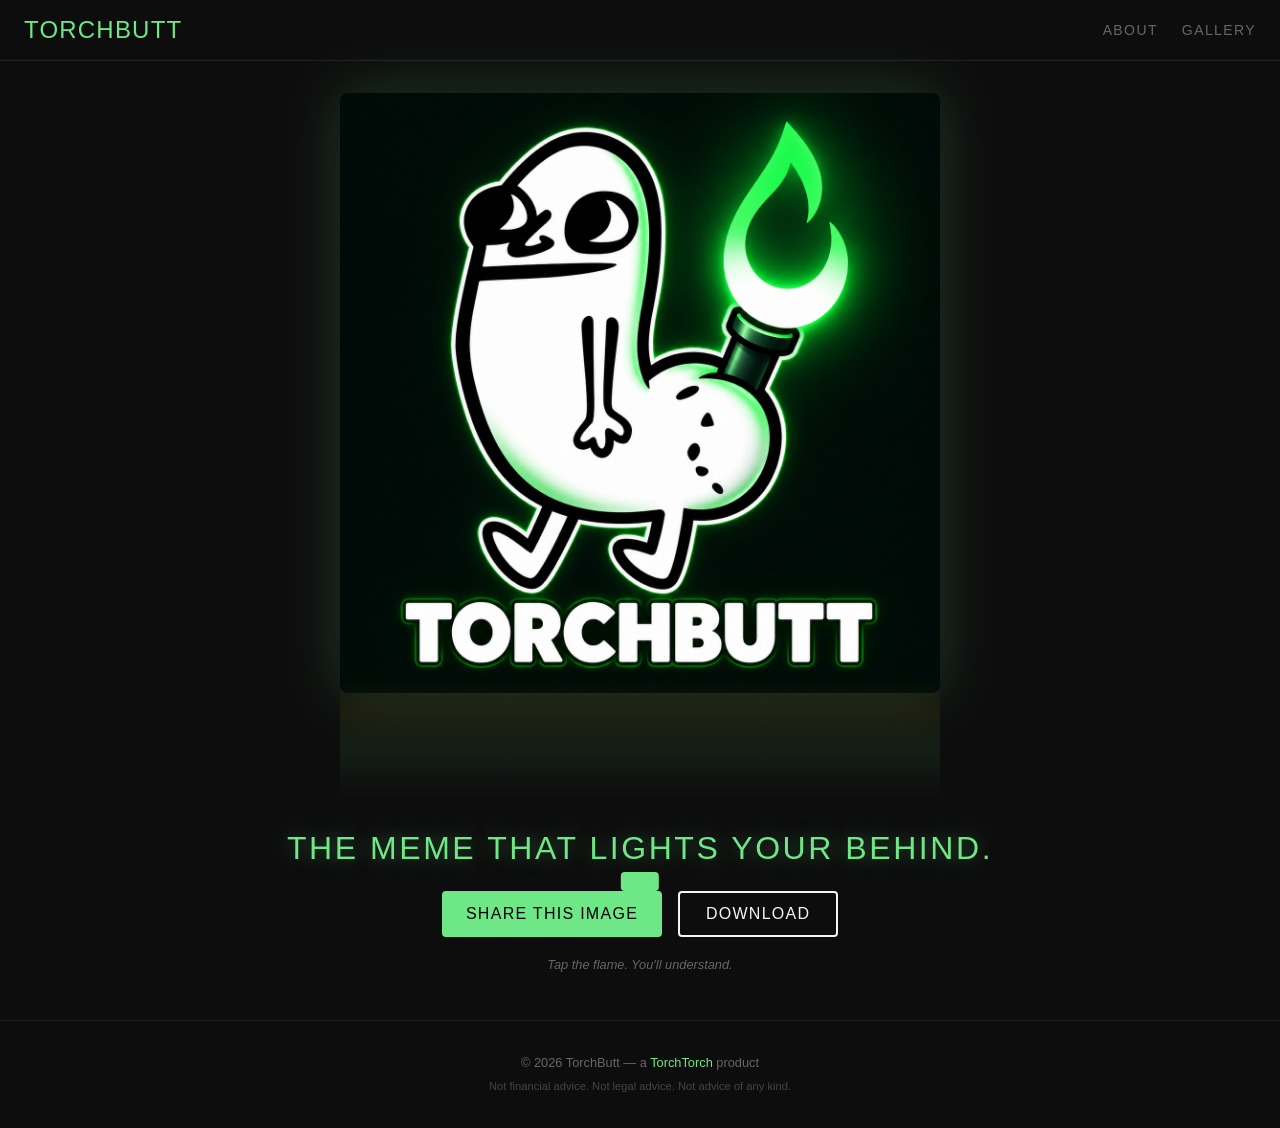
==== site/index.html @ 3a4acc44 "Initial TorchButt site — index, about, gallery, specs" ====
<!DOCTYPE html>
<html lang="en">
<head>
  <meta charset="UTF-8">
  <meta name="viewport" content="width=device-width, initial-scale=1.0">
  <title>TorchButt — The Meme That Lights Your Behind</title>
  <meta name="description" content="TorchButt. A butt with a torch. Emerald flame. That's it. That's the meme.">
  <meta property="og:title" content="TorchButt">
  <meta property="og:description" content="A butt with a torch. Emerald flame. That's it. That's the meme.">
  <meta property="og:image" content="assets/torchbutt.png">
  <meta property="og:type" content="website">
  <meta name="twitter:card" content="summary_large_image">
  <meta name="twitter:title" content="TorchButt">
  <meta name="twitter:description" content="A butt with a torch. Emerald flame. That's the meme.">
  <meta name="twitter:image" content="assets/torchbutt.png">
  <link rel="stylesheet" href="css/styles.css">
</head>
<body>

  <nav>
    <span class="nav-logo">TORCHBUTT</span>
    <div class="nav-links">
      <a href="about.html">About</a>
      <a href="gallery.html">Gallery</a>
    </div>
  </nav>

  <main>
    <div class="hero">
      <img
        src="assets/torchbutt.png"
        alt="TorchButt — the meme that lights your behind"
        id="torchbutt-char"
        onerror="this.style.display='none'; this.nextElementSibling.style.display='flex'"
      >
      <div class="char-fallback" style="display:none">🔥</div>
    </div>

    <div class="flame-overlay"></div>

    <p class="tagline">THE MEME THAT LIGHTS YOUR BEHIND.</p>

    <div class="cta-group">
      <button class="btn btn-primary" id="share-btn">
        <span class="btn-text">SHARE THIS IMAGE</span>
        <span class="btn-success" style="display:none">COPIED!</span>
      </button>
      <a href="assets/torchbutt.png" download="torchbutt.png" class="btn btn-secondary">
        DOWNLOAD
      </a>
    </div>

    <p class="subtext">Tap the flame. You'll understand.</p>
  </main>

  <footer>
    <p>© 2026 TorchButt — a <a href="https://libertytorch.online" target="_blank" rel="noopener">TorchTorch</a> product</p>
    <p class="footer-sub">Not financial advice. Not legal advice. Not advice of any kind.</p>
  </footer>

  <div class="toast" id="toast"></div>

  <script src="js/app.js"></script>
</body>
</html>
---- site/css/styles.css ----
/* ─── Reset & Base ─── */
*, *::before, *::after {
  box-sizing: border-box;
  margin: 0;
  padding: 0;
}

:root {
  --bg: #0D0D0D;
  --flame: #6EE786;
  --flame-core: #F5D300;
  --accent: #FF4D4D;
  --text: #F5F5F5;
  --muted: #666666;
}

html {
  scroll-behavior: smooth;
}

body {
  background: var(--bg);
  color: var(--text);
  font-family: Arial, Helvetica, sans-serif;
  min-height: 100vh;
  display: flex;
  flex-direction: column;
  overflow-x: hidden;
}

/* ─── Nav ─── */
nav {
  display: flex;
  justify-content: space-between;
  align-items: center;
  padding: 1rem 1.5rem;
  border-bottom: 1px solid #222;
}

.nav-logo {
  font-family: 'Impact', 'Arial Black', sans-serif;
  font-size: 1.5rem;
  color: var(--flame);
  letter-spacing: 0.05em;
  cursor: default;
  user-select: none;
}

.nav-links {
  display: flex;
  gap: 1.5rem;
}

.nav-links a {
  color: var(--muted);
  text-decoration: none;
  font-size: 0.875rem;
  text-transform: uppercase;
  letter-spacing: 0.1em;
  transition: color 0.2s;
}

.nav-links a:hover,
.nav-links a.active {
  color: var(--flame);
}

/* ─── Main ─── */
main {
  flex: 1;
  display: flex;
  flex-direction: column;
  align-items: center;
  padding: 2rem 1rem 3rem;
  text-align: center;
  position: relative;
}

/* ─── Hero Character ─── */
.hero {
  position: relative;
  width: 100%;
  max-width: 600px;
  margin-bottom: 2rem;
}

#torchbutt-char {
  width: 100%;
  height: auto;
  display: block;
  border-radius: 8px;
  transition: transform 0.2s ease;
  cursor: default;
  /* subtle drop shadow to lift off bg */
  filter: drop-shadow(0 0 30px rgba(110, 231, 134, 0.2));
}

#torchbutt-char:hover {
  transform: scale(1.02);
}

.char-fallback {
  width: 100%;
  height: 400px;
  background: #1a1a1a;
  border-radius: 8px;
  display: flex;
  align-items: center;
  justify-content: center;
  font-size: 6rem;
}

/* ─── Flame Overlay Effect ─── */
.flame-overlay {
  position: relative;
  margin-top: -3rem;
  margin-bottom: 2rem;
  width: 100%;
  max-width: 600px;
  height: 120px;
  background: linear-gradient(
    to top,
    transparent 0%,
    rgba(110, 231, 134, 0.08) 40%,
    rgba(245, 211, 0, 0.06) 70%,
    transparent 100%
  );
  pointer-events: none;
  animation: flameFlicker 2s ease-in-out infinite alternate;
  border-radius: 0 0 8px 8px;
}

@keyframes flameFlicker {
  0%   { opacity: 0.6; transform: scaleY(1); }
  33%  { opacity: 0.9; transform: scaleY(1.05); }
  66%  { opacity: 0.7; transform: scaleY(0.97); }
  100% { opacity: 1;   transform: scaleY(1.03); }
}

/* ─── Tagline ─── */
.tagline {
  font-family: 'Impact', 'Arial Black', sans-serif;
  font-size: clamp(1.25rem, 4vw, 2rem);
  color: var(--flame);
  text-transform: uppercase;
  letter-spacing: 0.08em;
  margin-bottom: 1.5rem;
  text-shadow: 0 0 20px rgba(110, 231, 134, 0.4);
  line-height: 1.2;
}

/* ─── CTA Buttons ─── */
.cta-group {
  display: flex;
  gap: 1rem;
  flex-wrap: wrap;
  justify-content: center;
  margin-bottom: 1rem;
}

.btn {
  display: inline-flex;
  align-items: center;
  justify-content: center;
  padding: 0.75rem 1.5rem;
  font-family: 'Impact', 'Arial Black', sans-serif;
  font-size: 1rem;
  letter-spacing: 0.08em;
  text-transform: uppercase;
  border: none;
  border-radius: 4px;
  cursor: pointer;
  transition: background 0.2s, transform 0.1s, color 0.2s;
  text-decoration: none;
  min-width: 160px;
}

.btn:active {
  transform: scale(0.97);
}

.btn-primary {
  background: var(--flame);
  color: #000;
}

.btn-primary:hover {
  background: #8CF09D;
}

.btn-secondary {
  background: transparent;
  color: var(--text);
  border: 2px solid var(--text);
}

.btn-secondary:hover {
  background: var(--text);
  color: var(--bg);
}

.btn-success {
  color: #000;
}

/* ─── Subtext ─── */
.subtext {
  font-size: 0.8rem;
  color: var(--muted);
  font-style: italic;
  margin-top: 0.25rem;
}

/* ─── Toast ─── */
.toast {
  position: fixed;
  bottom: 2rem;
  left: 50%;
  transform: translateX(-50%) translateY(120%);
  background: var(--flame);
  color: #000;
  padding: 0.6rem 1.2rem;
  border-radius: 4px;
  font-family: 'Impact', 'Arial Black', sans-serif;
  font-size: 0.875rem;
  letter-spacing: 0.08em;
  transition: transform 0.3s ease;
  z-index: 100;
  pointer-events: none;
}

.toast.show {
  transform: translateX(-50%) translateY(0);
}

/* ─── Gallery Grid ─── */
.gallery-grid {
  display: grid;
  grid-template-columns: repeat(auto-fill, minmax(280px, 1fr));
  gap: 1rem;
  width: 100%;
  max-width: 900px;
  margin: 2rem 0;
}

.gallery-item {
  background: #1a1a1a;
  border-radius: 8px;
  overflow: hidden;
  aspect-ratio: 1;
  display: flex;
  align-items: center;
  justify-content: center;
  color: var(--muted);
  font-size: 0.9rem;
  border: 1px solid #2a2a2a;
}

.gallery-item img {
  width: 100%;
  height: 100%;
  object-fit: cover;
  display: block;
}

/* ─── About Page ─── */
.about-content {
  max-width: 600px;
  margin: 0 auto;
  padding: 2rem 1rem;
  text-align: left;
}

.about-content h1 {
  font-family: 'Impact', 'Arial Black', sans-serif;
  font-size: 2.5rem;
  color: var(--flame);
  text-transform: uppercase;
  letter-spacing: 0.05em;
  margin-bottom: 1.5rem;
  text-align: center;
}

.about-content h2 {
  font-family: 'Impact', 'Arial Black', sans-serif;
  font-size: 1.25rem;
  color: var(--text);
  text-transform: uppercase;
  letter-spacing: 0.05em;
  margin: 2rem 0 0.75rem;
}

.about-content p {
  color: #ccc;
  line-height: 1.7;
  margin-bottom: 1rem;
  font-size: 0.95rem;
}

.about-content .big-flame {
  font-size: 4rem;
  text-align: center;
  margin: 2rem 0;
}

/* ─── Footer ─── */
footer {
  text-align: center;
  padding: 2rem 1rem;
  border-top: 1px solid #1a1a1a;
  color: var(--muted);
  font-size: 0.8rem;
  line-height: 1.6;
}

footer a {
  color: var(--flame);
  text-decoration: none;
}

footer a:hover {
  text-decoration: underline;
}

.footer-sub {
  font-size: 0.7rem;
  color: #444;
  margin-top: 0.25rem;
}

/* ─── Responsive ─── */
@media (max-width: 480px) {
  nav {
    padding: 0.75rem 1rem;
  }

  .nav-logo {
    font-size: 1.2rem;
  }

  .tagline {
    font-size: 1.25rem;
  }

  .btn {
    font-size: 0.875rem;
    min-width: 140px;
    padding: 0.6rem 1rem;
  }
}
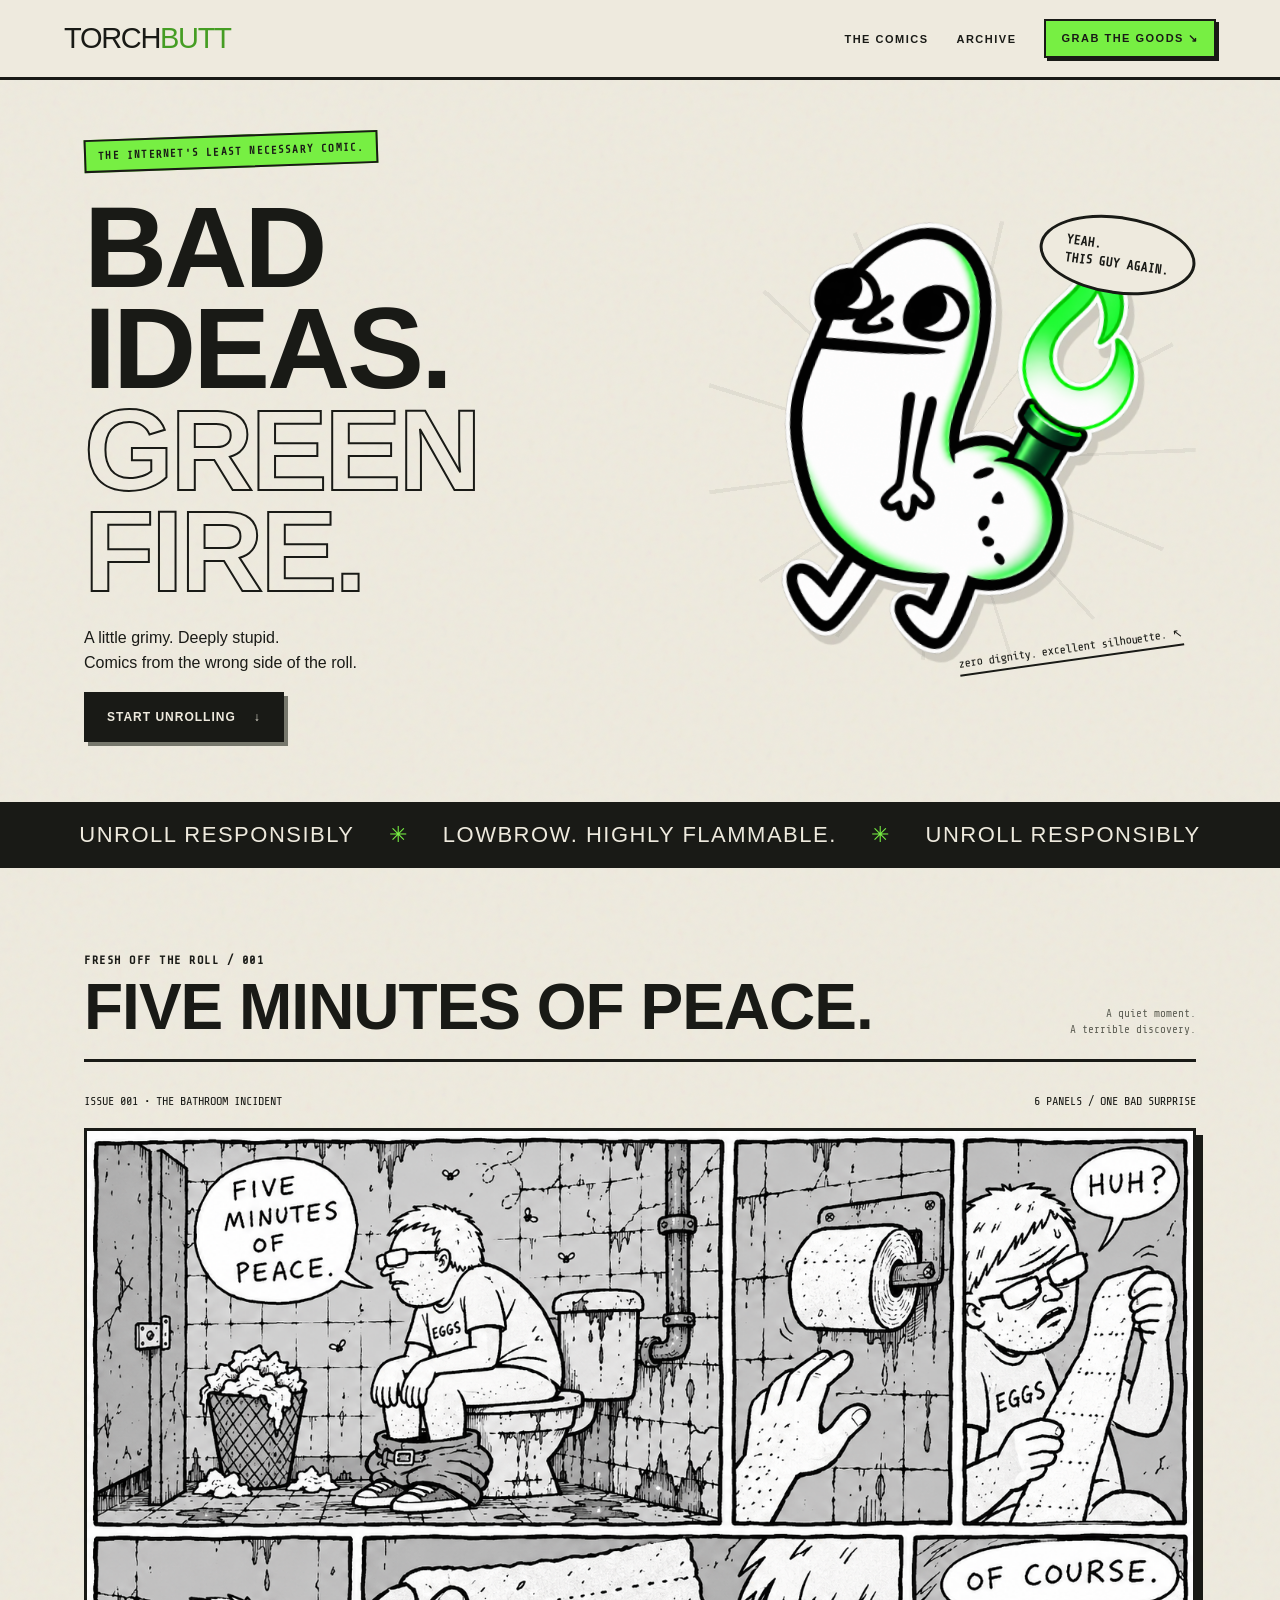
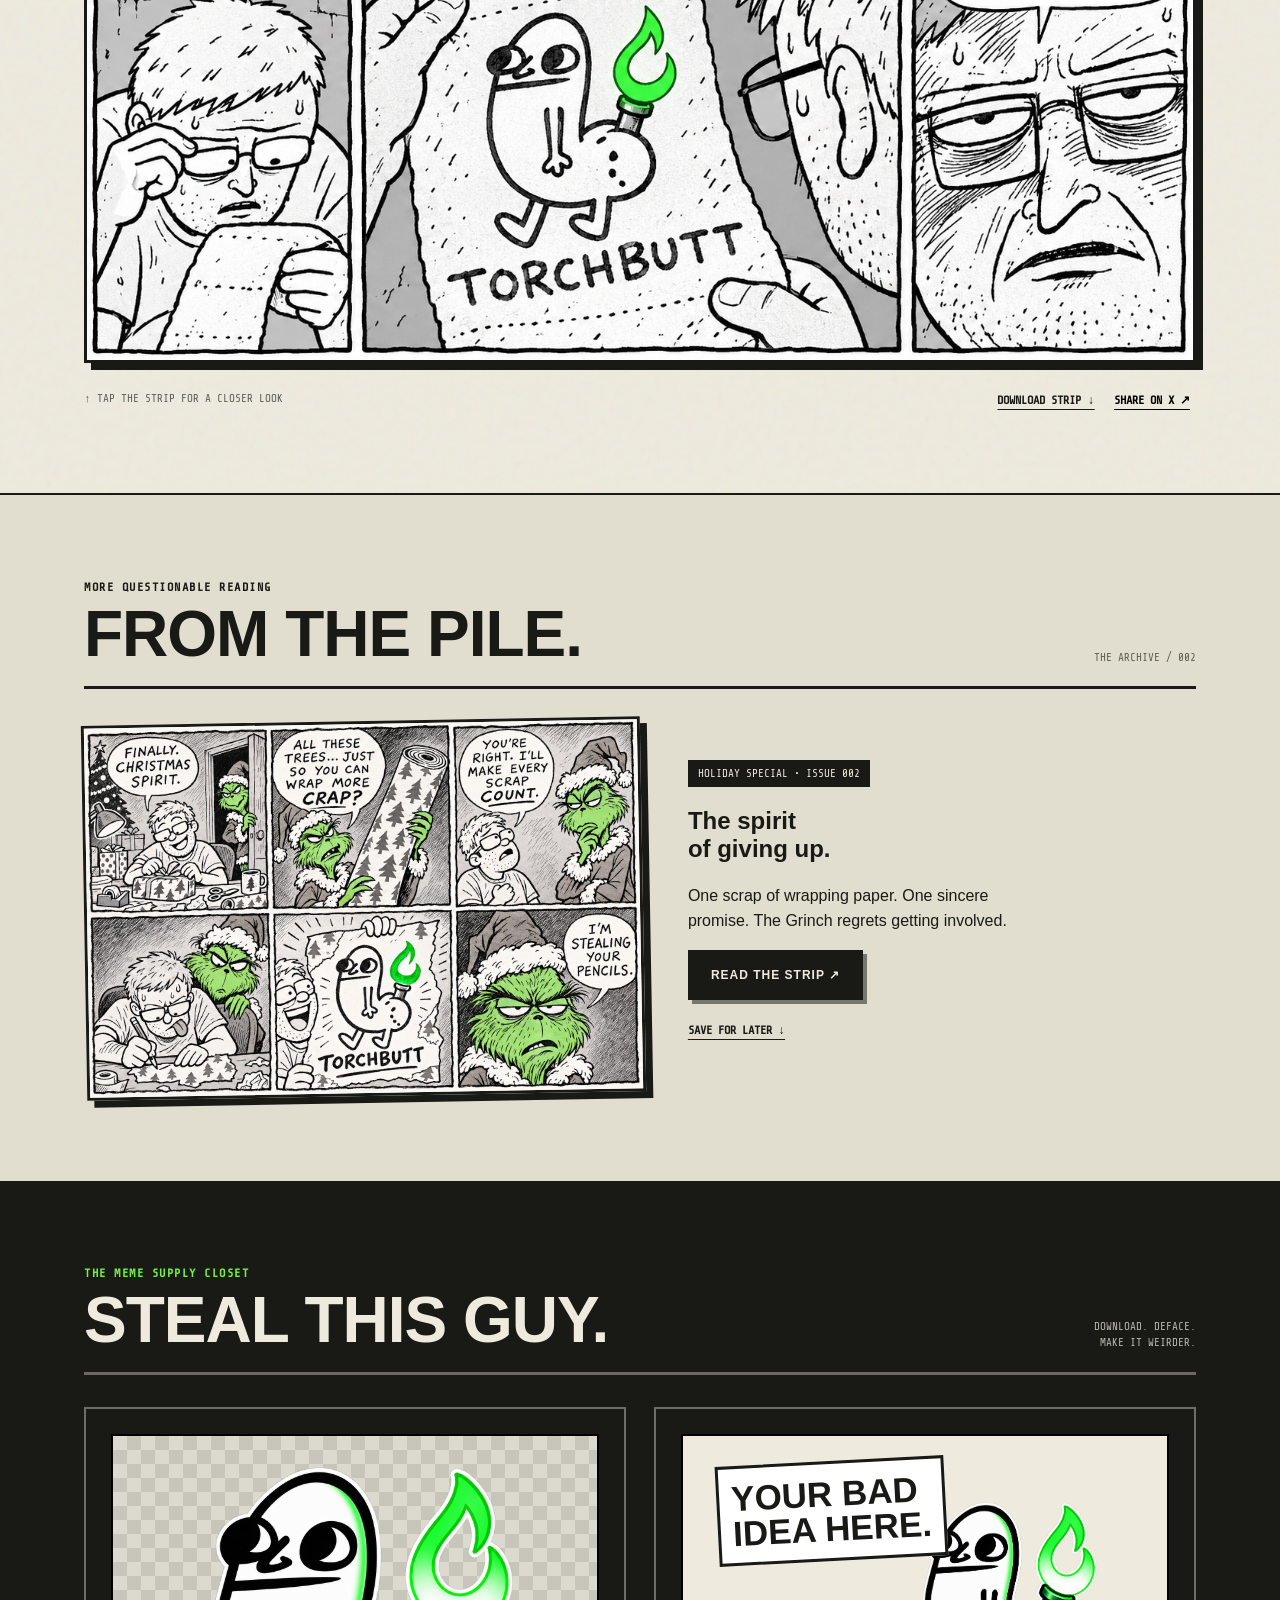
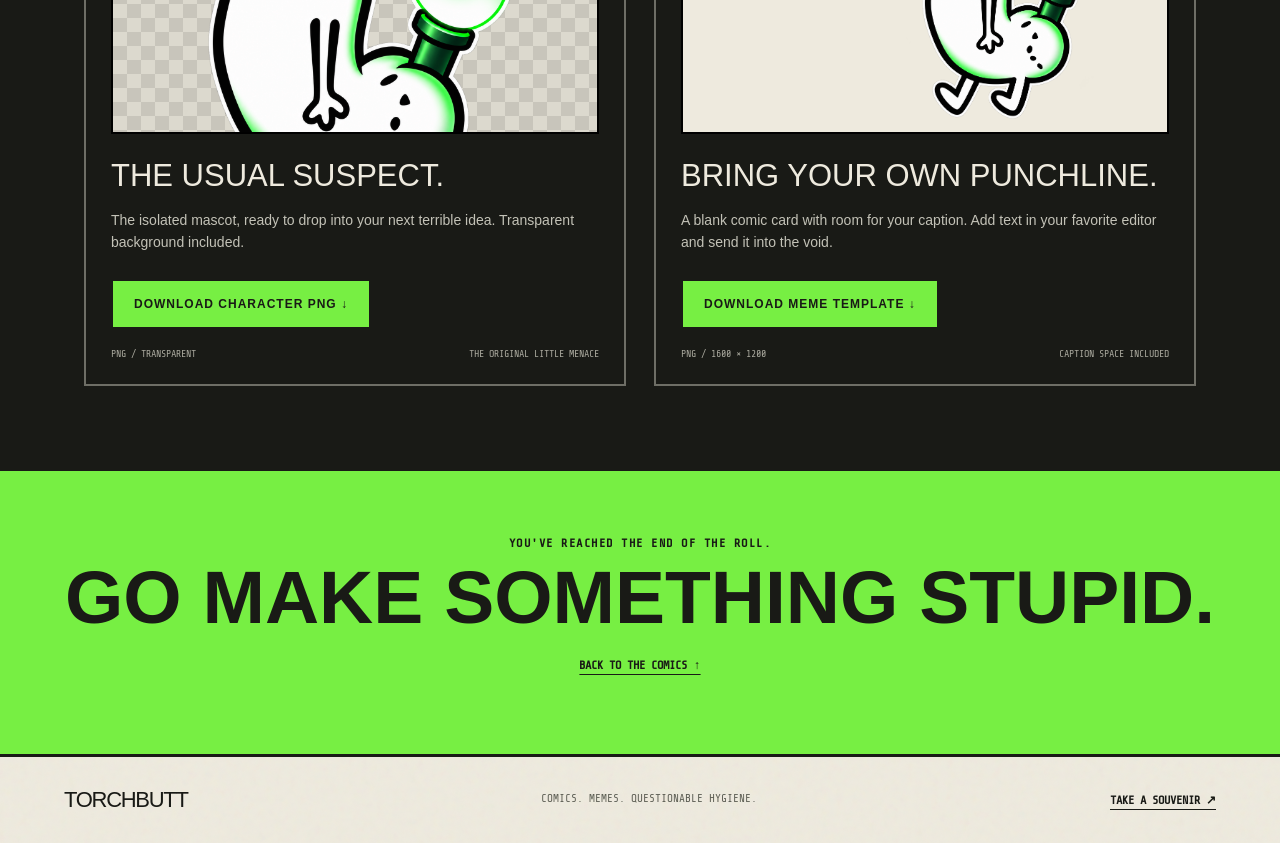
==== commit 57ca4365: "Redesign: full comic site — paper aesthetic, hero, comics, downloads, modal reader" ====
--- a/site/index.html
+++ b/site/index.html
@@ -3,62 +3,171 @@
 <head>
   <meta charset="UTF-8">
   <meta name="viewport" content="width=device-width, initial-scale=1.0">
-  <title>TorchButt — The Meme That Lights Your Behind</title>
-  <meta name="description" content="TorchButt. A butt with a torch. Emerald flame. That's it. That's the meme.">
-  <meta property="og:title" content="TorchButt">
-  <meta property="og:description" content="A butt with a torch. Emerald flame. That's it. That's the meme.">
+  <title>Torchbutt — Unrolled</title>
+  <meta name="description" content="Torchbutt. Comics from the wrong side of the roll. Read the strips and grab the mascot to make your own memes.">
+  <meta property="og:title" content="Torchbutt — Unrolled">
+  <meta property="og:description" content="Comics from the wrong side of the roll. Bad ideas. Green fire.">
   <meta property="og:image" content="assets/torchbutt.png">
   <meta property="og:type" content="website">
   <meta name="twitter:card" content="summary_large_image">
-  <meta name="twitter:title" content="TorchButt">
-  <meta name="twitter:description" content="A butt with a torch. Emerald flame. That's the meme.">
+  <meta name="twitter:title" content="Torchbutt">
+  <meta name="twitter:description" content="Comics from the wrong side of the roll.">
   <meta name="twitter:image" content="assets/torchbutt.png">
+  <link rel="icon" href="assets/torchbutt.png">
   <link rel="stylesheet" href="css/styles.css">
 </head>
 <body>
 
-  <nav>
-    <span class="nav-logo">TORCHBUTT</span>
-    <div class="nav-links">
-      <a href="about.html">About</a>
-      <a href="gallery.html">Gallery</a>
-    </div>
-  </nav>
+  <!-- ─── Header ─── -->
+  <header>
+    <a class="logo" href="#">TORCH<span>BUTT</span></a>
+    <nav aria-label="Main navigation">
+      <a href="#latest">THE COMICS</a>
+      <a href="#archive">ARCHIVE</a>
+      <a href="#downloads">GRAB THE GOODS ↘</a>
+    </nav>
+  </header>
 
   <main>
-    <div class="hero">
-      <img
-        src="assets/torchbutt.png"
-        alt="TorchButt — the meme that lights your behind"
-        id="torchbutt-char"
-        onerror="this.style.display='none'; this.nextElementSibling.style.display='flex'"
-      >
-      <div class="char-fallback" style="display:none">🔥</div>
+
+    <!-- ─── Hero ─── -->
+    <div class="wrap hero">
+      <div class="hero-copy">
+        <span class="edition">THE INTERNET'S LEAST NECESSARY COMIC.</span>
+        <h1>BAD IDEAS.<br><span>GREEN FIRE.</span></h1>
+        <p class="intro">A little grimy. Deeply stupid.<br>Comics from the wrong side of the roll.</p>
+        <a class="btn" href="#latest">START UNROLLING <span>↓</span></a>
+      </div>
+      <div class="hero-art">
+        <span class="bubble">YEAH.<br>THIS GUY AGAIN.</span>
+        <img src="assets/torchbutt.png" alt="Torchbutt, a goofy cartoon mascot with a green flame on his backside">
+        <span class="scribble">zero dignity. excellent silhouette. ↖</span>
+      </div>
     </div>
 
-    <div class="flame-overlay"></div>
-
-    <p class="tagline">THE MEME THAT LIGHTS YOUR BEHIND.</p>
-
-    <div class="cta-group">
-      <button class="btn btn-primary" id="share-btn">
-        <span class="btn-text">SHARE THIS IMAGE</span>
-        <span class="btn-success" style="display:none">COPIED!</span>
-      </button>
-      <a href="assets/torchbutt.png" download="torchbutt.png" class="btn btn-secondary">
-        DOWNLOAD
-      </a>
+    <!-- ─── Ticker ─── -->
+    <div class="ticker" aria-hidden="true">
+      UNROLL RESPONSIBLY <span>✳</span> LOWBROW. HIGHLY FLAMMABLE. <span>✳</span> UNROLL RESPONSIBLY
     </div>
 
-    <p class="subtext">Tap the flame. You'll understand.</p>
+    <!-- ─── Latest Comic ─── -->
+    <section id="latest" class="wrap section">
+      <div class="section-top">
+        <div>
+          <span class="eyebrow">FRESH OFF THE ROLL / 001</span>
+          <h2>Five minutes of peace.</h2>
+        </div>
+        <span class="note">A quiet moment.<br>A terrible discovery.</span>
+      </div>
+      <div class="issue-meta">
+        <span>ISSUE 001 • THE BATHROOM INCIDENT</span>
+        <span>6 PANELS / ONE BAD SURPRISE</span>
+      </div>
+      <button class="comic" data-comic="assets/issue-01.png" aria-label="Open Five minutes of peace comic in full view">
+        <img src="assets/issue-01.png" alt="Six panel comic: a man in a grimy bathroom pulls toilet paper and finds Torchbutt printed on it. He responds: Of course.">
+      </button>
+      <div class="issue-actions">
+        <span class="note">↑ TAP THE STRIP FOR A CLOSER LOOK</span>
+        <div>
+          <a class="text-link" href="assets/issue-01.png" download="torchbutt-issue-001.png">DOWNLOAD STRIP ↓</a>
+          &nbsp;
+          <button class="text-link" id="share" style="border:0;background:none;cursor:pointer">SHARE ON X ↗</button>
+        </div>
+      </div>
+    </section>
+
+    <!-- ─── Archive ─── -->
+    <section class="archive" id="archive">
+      <div class="wrap section">
+        <div class="section-top">
+          <div>
+            <span class="eyebrow">MORE QUESTIONABLE READING</span>
+            <h2>From the pile.</h2>
+          </div>
+          <span class="note">THE ARCHIVE / 002</span>
+        </div>
+        <div class="archive-row">
+          <button class="comic" data-comic="assets/issue-02.png" aria-label="Open The scrap-paper Christmas comic">
+            <img src="assets/issue-02.png" loading="lazy" alt="The Grinch questions wasted wrapping paper. A cartoonist recycles a scrap into a Torchbutt drawing. The Grinch threatens to steal his pencils.">
+          </button>
+          <div class="archive-copy">
+            <span class="tag">HOLIDAY SPECIAL • ISSUE 002</span>
+            <h2>The spirit<br>of giving up.</h2>
+            <p>One scrap of wrapping paper. One sincere promise. The Grinch regrets getting involved.</p>
+            <button class="btn" data-comic="assets/issue-02.png">READ THE STRIP ↗</button>
+            <p><a class="text-link" href="assets/issue-02.png" download="torchbutt-issue-002.png">SAVE FOR LATER ↓</a></p>
+          </div>
+        </div>
+      </div>
+    </section>
+
+    <!-- ─── Downloads ─── -->
+    <section id="downloads" class="downloads">
+      <div class="wrap section">
+        <div class="section-top">
+          <div>
+            <span class="eyebrow">THE MEME SUPPLY CLOSET</span>
+            <h2>Steal this guy.</h2>
+          </div>
+          <span class="note" style="color:#b8b7ad">DOWNLOAD. DEFACE.<br>MAKE IT WEIRDER.</span>
+        </div>
+        <div class="download-grid">
+          <article class="download-card">
+            <div class="asset-preview">
+              <img src="assets/torchbutt.png" loading="lazy" alt="Isolated Torchbutt mascot on a transparency checkerboard">
+            </div>
+            <h3>The usual suspect.</h3>
+            <p>The isolated mascot, ready to drop into your next terrible idea. Transparent background included.</p>
+            <a class="btn green" href="assets/torchbutt.png" download="torchbutt-transparent.png">DOWNLOAD CHARACTER PNG ↓</a>
+            <div class="asset-info">
+              <span>PNG / TRANSPARENT</span>
+              <span>THE ORIGINAL LITTLE MENACE</span>
+            </div>
+          </article>
+          <article class="download-card">
+            <div class="asset-preview template-preview">
+              <b>YOUR BAD<br>IDEA HERE.</b>
+              <img src="assets/torchbutt.png" loading="lazy" alt="Blank meme template with Torchbutt and space for a caption">
+            </div>
+            <h3>Bring your own punchline.</h3>
+            <p>A blank comic card with room for your caption. Add text in your favorite editor and send it into the void.</p>
+            <a class="btn green" href="#" id="template-download" download="torchbutt-meme-template.png">DOWNLOAD MEME TEMPLATE ↓</a>
+            <div class="asset-info">
+              <span>PNG / 1600 × 1200</span>
+              <span>CAPTION SPACE INCLUDED</span>
+            </div>
+          </article>
+        </div>
+      </div>
+    </section>
+
+    <!-- ─── Endcap ─── -->
+    <div class="endcap">
+      <span class="eyebrow">YOU'VE REACHED THE END OF THE ROLL.</span>
+      <h2>Go make something stupid.</h2>
+      <p><a class="text-link" href="#latest">BACK TO THE COMICS ↑</a></p>
+    </div>
+
   </main>
 
+  <!-- ─── Footer ─── -->
   <footer>
-    <p>© 2026 TorchButt — a <a href="https://libertytorch.online" target="_blank" rel="noopener">TorchTorch</a> product</p>
-    <p class="footer-sub">Not financial advice. Not legal advice. Not advice of any kind.</p>
+    <a class="logo" href="#">TORCHBUTT</a>
+    <span class="note">COMICS. MEMES. QUESTIONABLE HYGIENE.</span>
+    <a class="text-link" href="#downloads">TAKE A SOUVENIR ↗</a>
   </footer>
 
-  <div class="toast" id="toast"></div>
+  <!-- ─── Comic Reader Modal ─── -->
+  <dialog id="reader" class="modal">
+    <div class="modal-head">
+      <span>TORCHBUTT / FULL STRIP</span>
+      <button id="close" aria-label="Close comic reader">CLOSE ✕</button>
+    </div>
+    <img id="full-comic" alt="Full size Torchbutt comic">
+  </dialog>
+
+  <!-- ─── Toast ─── -->
+  <div role="status" id="toast"></div>
 
   <script src="js/app.js"></script>
 </body>
--- a/site/css/styles.css
+++ b/site/css/styles.css
@@ -1,350 +1,622 @@
-/* ─── Reset & Base ─── */
+/* ═══════════════════════════════════════════════════════
+   TorchButt — Unrolled
+   Comic site stylesheet
+   ═══════════════════════════════════════════════════════ */
+
+@import url('https://fonts.googleapis.com/css2?family=Share+Tech+Mono&display=swap');
+
+/* ─── Custom font (Zine) — replace with local .otf in production ─── */
+@font-face {
+  font-family: 'Zine';
+  src: url('assets/headline.otf') format('opentype');
+  font-display: swap;
+}
+
+/* ─── Variables ─── */
+:root {
+  --paper:  #eeeade;
+  --ink:    #191a16;
+  --green:  #77ef43;
+  --line:   2px solid var(--ink);
+}
+
+/* ─── Reset ─── */
 *, *::before, *::after {
   box-sizing: border-box;
-  margin: 0;
-  padding: 0;
-}
-
-:root {
-  --bg: #0D0D0D;
-  --flame: #6EE786;
-  --flame-core: #F5D300;
-  --accent: #FF4D4D;
-  --text: #F5F5F5;
-  --muted: #666666;
 }
 
 html {
   scroll-behavior: smooth;
+  scroll-padding-top: 85px;
 }
 
 body {
-  background: var(--bg);
-  color: var(--text);
+  margin: 0;
+  background: var(--paper);
+  color: var(--ink);
   font-family: Arial, Helvetica, sans-serif;
-  min-height: 100vh;
-  display: flex;
-  flex-direction: column;
-  overflow-x: hidden;
-}
-
-/* ─── Nav ─── */
+  /* subtle paper grain */
+  background-image: url("data:image/svg+xml,%3Csvg viewBox='0 0 180 180' xmlns='http://www.w3.org/2000/svg'%3E%3Cfilter id='n'%3E%3CfeTurbulence type='fractalNoise' baseFrequency='.9' numOctaves='3' stitchTiles='stitch'/%3E%3C/filter%3E%3Cpath fill='%23000' opacity='.055' filter='url(%23n)' d='M0 0h180v180H0z'/%3E%3C/svg%3E");
+}
+
+button, a { touch-action: manipulation; }
+a { color: inherit; }
+button { font: inherit; }
+
+a:focus-visible,
+button:focus-visible {
+  outline: 3px solid #399719;
+  outline-offset: 5px;
+}
+
+/* ─── Header ─── */
+header {
+  position: sticky;
+  top: 0;
+  z-index: 5;
+  background: var(--paper);
+  border-bottom: 3px solid var(--ink);
+  display: flex;
+  align-items: center;
+  justify-content: space-between;
+  padding: 19px 5%;
+  gap: 20px;
+}
+
+.logo {
+  font-family: 'Zine', Impact, 'Arial Black', sans-serif;
+  font-size: 29px;
+  text-decoration: none;
+  letter-spacing: -1.3px;
+}
+
+.logo span { color: #459d23; }
+
 nav {
   display: flex;
-  justify-content: space-between;
-  align-items: center;
-  padding: 1rem 1.5rem;
-  border-bottom: 1px solid #222;
-}
-
-.nav-logo {
-  font-family: 'Impact', 'Arial Black', sans-serif;
-  font-size: 1.5rem;
-  color: var(--flame);
-  letter-spacing: 0.05em;
-  cursor: default;
-  user-select: none;
-}
-
-.nav-links {
-  display: flex;
-  gap: 1.5rem;
-}
-
-.nav-links a {
-  color: var(--muted);
+  gap: 28px;
+  align-items: center;
+}
+
+nav a {
+  font-size: 11px;
+  font-weight: 900;
+  letter-spacing: 1.5px;
   text-decoration: none;
-  font-size: 0.875rem;
+}
+
+nav a:last-child {
+  background: var(--green);
+  border: var(--line);
+  padding: 11px 15px;
+  box-shadow: 3px 3px 0 var(--ink);
+}
+
+/* ─── Layout helpers ─── */
+.wrap {
+  max-width: 1240px;
+  margin: auto;
+  padding: 0 5%;
+}
+
+.eyebrow {
+  font-family: 'Share Tech Mono', 'Courier New', monospace;
   text-transform: uppercase;
-  letter-spacing: 0.1em;
-  transition: color 0.2s;
-}
-
-.nav-links a:hover,
-.nav-links a.active {
-  color: var(--flame);
-}
-
-/* ─── Main ─── */
-main {
-  flex: 1;
-  display: flex;
-  flex-direction: column;
-  align-items: center;
-  padding: 2rem 1rem 3rem;
-  text-align: center;
-  position: relative;
-}
-
-/* ─── Hero Character ─── */
+  font-size: 12px;
+  font-weight: bold;
+  letter-spacing: 1.5px;
+  display: block;
+}
+
+/* ─── Hero ─── */
 .hero {
-  position: relative;
-  width: 100%;
-  max-width: 600px;
-  margin-bottom: 2rem;
-}
-
-#torchbutt-char {
-  width: 100%;
-  height: auto;
+  display: grid;
+  grid-template-columns: 1.2fr 1fr;
+  align-items: center;
+  min-height: 620px;
+  padding-top: 55px;
+  padding-bottom: 60px;
+  gap: 25px;
+}
+
+.hero-copy .edition {
+  display: inline-block;
+  border: var(--line);
+  padding: 8px 12px;
+  transform: rotate(-2deg);
+  font-size: 11px;
+  letter-spacing: 1.2px;
+  background: var(--green);
+  font-family: 'Share Tech Mono', monospace;
+  font-weight: bold;
+}
+
+h1 {
+  font-family: 'Zine', Impact, 'Arial Black', sans-serif;
+  text-transform: uppercase;
+  font-size: clamp(70px, 9vw, 124px);
+  line-height: 0.88;
+  letter-spacing: -3px;
+  margin: 29px 0 22px;
+  font-weight: 900;
+}
+
+h1 span {
   display: block;
-  border-radius: 8px;
-  transition: transform 0.2s ease;
-  cursor: default;
-  /* subtle drop shadow to lift off bg */
-  filter: drop-shadow(0 0 30px rgba(110, 231, 134, 0.2));
-}
-
-#torchbutt-char:hover {
-  transform: scale(1.02);
-}
-
-.char-fallback {
-  width: 100%;
-  height: 400px;
-  background: #1a1a1a;
-  border-radius: 8px;
-  display: flex;
-  align-items: center;
-  justify-content: center;
-  font-size: 6rem;
-}
-
-/* ─── Flame Overlay Effect ─── */
-.flame-overlay {
-  position: relative;
-  margin-top: -3rem;
-  margin-bottom: 2rem;
-  width: 100%;
-  max-width: 600px;
-  height: 120px;
-  background: linear-gradient(
-    to top,
-    transparent 0%,
-    rgba(110, 231, 134, 0.08) 40%,
-    rgba(245, 211, 0, 0.06) 70%,
-    transparent 100%
-  );
-  pointer-events: none;
-  animation: flameFlicker 2s ease-in-out infinite alternate;
-  border-radius: 0 0 8px 8px;
-}
-
-@keyframes flameFlicker {
-  0%   { opacity: 0.6; transform: scaleY(1); }
-  33%  { opacity: 0.9; transform: scaleY(1.05); }
-  66%  { opacity: 0.7; transform: scaleY(0.97); }
-  100% { opacity: 1;   transform: scaleY(1.03); }
-}
-
-/* ─── Tagline ─── */
-.tagline {
-  font-family: 'Impact', 'Arial Black', sans-serif;
-  font-size: clamp(1.25rem, 4vw, 2rem);
-  color: var(--flame);
-  text-transform: uppercase;
-  letter-spacing: 0.08em;
-  margin-bottom: 1.5rem;
-  text-shadow: 0 0 20px rgba(110, 231, 134, 0.4);
-  line-height: 1.2;
-}
-
-/* ─── CTA Buttons ─── */
-.cta-group {
-  display: flex;
-  gap: 1rem;
-  flex-wrap: wrap;
-  justify-content: center;
-  margin-bottom: 1rem;
-}
-
+  -webkit-text-stroke: 2px var(--ink);
+  color: transparent;
+}
+
+.intro {
+  max-width: 360px;
+  font-size: 16px;
+  line-height: 1.6;
+}
+
+/* ─── Buttons ─── */
 .btn {
   display: inline-flex;
-  align-items: center;
   justify-content: center;
-  padding: 0.75rem 1.5rem;
-  font-family: 'Impact', 'Arial Black', sans-serif;
-  font-size: 1rem;
-  letter-spacing: 0.08em;
+  align-items: center;
+  gap: 18px;
+  background: var(--ink);
+  color: var(--paper);
+  border: var(--line);
+  padding: 16px 21px;
+  font-size: 12px;
+  font-weight: 900;
+  letter-spacing: 1px;
+  text-decoration: none;
+  cursor: pointer;
+  box-shadow: 4px 4px 0 #77786d;
+  transition: transform 0.15s, box-shadow 0.15s;
+  font-family: inherit;
+}
+
+.btn:hover {
+  transform: translate(-1px, -2px);
+  box-shadow: 5px 6px 0 #77786d;
+}
+
+.btn:active {
+  transform: translate(1px, 1px);
+  box-shadow: 3px 3px 0 #77786d;
+}
+
+.btn.green {
+  background: var(--green);
+  color: var(--ink);
+  box-shadow: 4px 4px 0 var(--ink);
+}
+
+.btn.green:hover {
+  box-shadow: 5px 6px 0 var(--ink);
+}
+
+/* ─── Hero Art ─── */
+.hero-art {
+  position: relative;
+  display: grid;
+  place-items: center;
+  min-height: 430px;
+  background: repeating-conic-gradient(
+    from 0deg at 50% 55%,
+    transparent 0deg 12deg,
+    rgba(25,26,22,0.06) 12deg 13deg,
+    transparent 13deg 25deg
+  );
+  border-radius: 50%;
+}
+
+.hero-art img {
+  width: 90%;
+  max-height: 455px;
+  object-fit: contain;
+  filter: drop-shadow(7px 8px 0 rgba(25,26,22,0.15));
+  transform: rotate(8deg);
+}
+
+.bubble {
+  position: absolute;
+  right: 0;
+  top: 0;
+  background: var(--paper);
+  border: 3px solid var(--ink);
+  border-radius: 50%;
+  padding: 18px 23px;
+  font-family: 'Share Tech Mono', monospace;
+  font-size: 13px;
+  font-weight: 900;
+  transform: rotate(8deg);
+  z-index: 1;
+  line-height: 1.4;
+}
+
+.scribble {
+  position: absolute;
+  bottom: 0;
+  right: 12px;
+  font-family: 'Share Tech Mono', monospace;
+  font-size: 12px;
+  transform: rotate(-8deg);
+  border-bottom: 2px solid var(--ink);
+  padding-bottom: 4px;
+  white-space: nowrap;
+}
+
+/* ─── Ticker ─── */
+.ticker {
+  background: var(--ink);
+  color: var(--paper);
+  border-top: 3px solid var(--ink);
+  border-bottom: 3px solid var(--ink);
+  padding: 17px 0;
+  overflow: hidden;
+  font-family: 'Zine', Impact, sans-serif;
+  font-size: 22px;
+  letter-spacing: 1.5px;
+  white-space: nowrap;
+  text-align: center;
+}
+
+.ticker span { color: var(--green); margin: 0 27px; }
+
+/* ─── Sections ─── */
+.section {
+  padding-top: 85px;
+  padding-bottom: 85px;
+}
+
+.section-top {
+  display: flex;
+  align-items: flex-end;
+  justify-content: space-between;
+  border-bottom: 3px solid var(--ink);
+  padding-bottom: 20px;
+  gap: 25px;
+  margin-bottom: 32px;
+}
+
+.section-top h2 {
+  font-family: 'Zine', Impact, 'Arial Black', sans-serif;
+  font-size: clamp(38px, 5vw, 64px);
+  letter-spacing: -1px;
+  margin: 8px 0 0;
   text-transform: uppercase;
-  border: none;
-  border-radius: 4px;
+  line-height: 1;
+}
+
+h3 { font-size: 22px; margin: 8px 0 15px; }
+
+.note {
+  font-family: 'Share Tech Mono', monospace;
+  font-size: 11px;
+  color: #5d5e54;
+  line-height: 1.5;
+  text-align: right;
+}
+
+/* ─── Comic strips ─── */
+.issue-meta {
+  display: flex;
+  justify-content: space-between;
+  gap: 15px;
+  font-family: 'Share Tech Mono', monospace;
+  font-size: 12px;
+  text-transform: uppercase;
+  margin: 20px 0;
+}
+
+.comic {
+  display: block;
+  width: 100%;
+  border: 3px solid var(--ink);
+  background: #fff;
+  cursor: zoom-in;
+  padding: 0;
+  box-shadow: 7px 7px 0 var(--ink);
+  border-radius: 0;
+}
+
+.comic img {
+  width: 100%;
+  display: block;
+}
+
+.issue-actions {
+  display: flex;
+  justify-content: space-between;
+  align-items: center;
+  margin-top: 27px;
+  gap: 20px;
+}
+
+.text-link {
+  font-family: 'Share Tech Mono', monospace;
+  font-size: 12px;
+  text-underline-offset: 5px;
+  font-weight: bold;
+  text-decoration: underline;
+}
+
+/* ─── Archive ─── */
+.archive {
+  border-top: var(--line);
+  background: #e1ddcf;
+}
+
+.archive-row {
+  display: grid;
+  grid-template-columns: 1.1fr 1fr;
+  gap: 45px;
+  align-items: center;
+}
+
+.archive-row .comic {
+  transform: rotate(-1deg);
+}
+
+.tag {
+  display: inline-block;
+  background: var(--ink);
+  color: var(--paper);
+  font-family: 'Share Tech Mono', monospace;
+  font-size: 11px;
+  padding: 7px 10px;
+}
+
+.archive-copy p { max-width: 350px; line-height: 1.6; }
+
+/* ─── Downloads ─── */
+.downloads {
+  background: var(--ink);
+  color: var(--paper);
+}
+
+.downloads .section-top { border-color: rgba(238,234,222,0.38); }
+
+.downloads .eyebrow { color: var(--green); }
+
+.download-grid {
+  display: grid;
+  grid-template-columns: 1fr 1fr;
+  gap: 28px;
+}
+
+.download-card {
+  border: 2px solid rgba(238,234,222,0.4);
+  padding: 25px;
+  display: flex;
+  flex-direction: column;
+}
+
+.asset-preview {
+  height: 300px;
+  display: grid;
+  place-items: center;
+  margin-bottom: 24px;
+  background-color: #dcd9ce;
+  background-image: conic-gradient(#c8c5bb 25%, transparent 0 50%, #c8c5bb 0 75%, transparent 0);
+  background-size: 28px 28px;
+  overflow: hidden;
+  border: 2px solid #000;
+}
+
+.asset-preview img {
+  height: 90%;
+  max-width: 90%;
+  object-fit: contain;
+}
+
+.template-preview {
+  background: var(--paper);
+  background-image: none;
+  position: relative;
+}
+
+.template-preview img {
+  position: absolute;
+  right: 10%;
+  bottom: 10px;
+  height: 76%;
+}
+
+.template-preview b {
+  position: absolute;
+  left: 7%;
+  top: 25px;
+  color: var(--ink);
+  font-family: 'Zine', Impact, sans-serif;
+  font-size: 35px;
+  line-height: 1;
+  transform: rotate(-3deg);
+  border: 3px solid var(--ink);
+  padding: 12px;
+  background: white;
+  max-width: 68%;
+  z-index: 1;
+}
+
+.download-card h3 {
+  font-family: 'Zine', Impact, 'Arial Black', sans-serif;
+  font-size: 31px;
+  text-transform: uppercase;
+  font-weight: 400;
+  margin-top: 0;
+}
+
+.download-card p {
+  color: #c3c2b7;
+  margin: 0 0 25px;
+  font-size: 14px;
+  line-height: 1.6;
+}
+
+.download-card .btn {
+  margin-top: auto;
+  align-self: start;
+}
+
+.asset-info {
+  display: flex;
+  justify-content: space-between;
+  font-family: 'Share Tech Mono', monospace;
+  font-size: 10px;
+  color: #aaa99e;
+  margin-top: 19px;
+}
+
+/* ─── Endcap ─── */
+.endcap {
+  padding: 65px 5%;
+  text-align: center;
+  border-bottom: 3px solid var(--ink);
+  background: var(--green);
+}
+
+.endcap .eyebrow {
+  display: block;
+  margin-bottom: 10px;
+}
+
+.endcap h2 {
+  font-family: 'Zine', Impact, 'Arial Black', sans-serif;
+  font-size: clamp(35px, 6vw, 75px);
+  text-transform: uppercase;
+  margin: 0 0 20px;
+  line-height: 1;
+}
+
+/* ─── Footer ─── */
+footer {
+  padding: 30px 5%;
+  display: flex;
+  justify-content: space-between;
+  align-items: center;
+  gap: 25px;
+}
+
+footer .logo { font-size: 22px; }
+
+footer .note {
+  color: #5d5e54;
+  text-align: center;
+}
+
+/* ─── Modal ─── */
+.modal {
+  border: 0;
+  padding: 0;
+  max-width: 96vw;
+  max-height: 95vh;
+  background: var(--paper);
+  border-radius: 0;
+}
+
+.modal::backdrop {
+  background: rgba(0,0,0,0.85);
+}
+
+.modal img {
+  display: block;
+  max-width: 94vw;
+  max-height: 83vh;
+  object-fit: contain;
+}
+
+.modal-head {
+  display: flex;
+  justify-content: space-between;
+  align-items: center;
+  padding: 12px;
+  font: 12px 'Share Tech Mono', monospace;
+  border-bottom: 2px solid var(--ink);
+}
+
+.modal-head button {
+  border: 2px solid var(--ink);
+  background: var(--paper);
+  padding: 8px;
   cursor: pointer;
-  transition: background 0.2s, transform 0.1s, color 0.2s;
-  text-decoration: none;
-  min-width: 160px;
-}
-
-.btn:active {
-  transform: scale(0.97);
-}
-
-.btn-primary {
-  background: var(--flame);
-  color: #000;
-}
-
-.btn-primary:hover {
-  background: #8CF09D;
-}
-
-.btn-secondary {
-  background: transparent;
-  color: var(--text);
-  border: 2px solid var(--text);
-}
-
-.btn-secondary:hover {
-  background: var(--text);
-  color: var(--bg);
-}
-
-.btn-success {
-  color: #000;
-}
-
-/* ─── Subtext ─── */
-.subtext {
-  font-size: 0.8rem;
-  color: var(--muted);
-  font-style: italic;
-  margin-top: 0.25rem;
+  font-family: 'Share Tech Mono', monospace;
+  font-size: 12px;
 }
 
 /* ─── Toast ─── */
-.toast {
+#toast {
   position: fixed;
-  bottom: 2rem;
+  bottom: 25px;
   left: 50%;
   transform: translateX(-50%) translateY(120%);
-  background: var(--flame);
-  color: #000;
-  padding: 0.6rem 1.2rem;
-  border-radius: 4px;
-  font-family: 'Impact', 'Arial Black', sans-serif;
-  font-size: 0.875rem;
-  letter-spacing: 0.08em;
-  transition: transform 0.3s ease;
-  z-index: 100;
-  pointer-events: none;
-}
-
-.toast.show {
+  background: var(--green);
+  border: 3px solid var(--ink);
+  padding: 15px 25px;
+  font: bold 13px 'Share Tech Mono', monospace;
+  box-shadow: 4px 4px 0 #000;
+  z-index: 20;
+  display: none;
+}
+
+#toast.show {
   transform: translateX(-50%) translateY(0);
 }
 
-/* ─── Gallery Grid ─── */
-.gallery-grid {
-  display: grid;
-  grid-template-columns: repeat(auto-fill, minmax(280px, 1fr));
-  gap: 1rem;
-  width: 100%;
-  max-width: 900px;
-  margin: 2rem 0;
-}
-
-.gallery-item {
-  background: #1a1a1a;
-  border-radius: 8px;
-  overflow: hidden;
-  aspect-ratio: 1;
-  display: flex;
-  align-items: center;
-  justify-content: center;
-  color: var(--muted);
-  font-size: 0.9rem;
-  border: 1px solid #2a2a2a;
-}
-
-.gallery-item img {
-  width: 100%;
-  height: 100%;
-  object-fit: cover;
-  display: block;
-}
-
-/* ─── About Page ─── */
-.about-content {
-  max-width: 600px;
-  margin: 0 auto;
-  padding: 2rem 1rem;
-  text-align: left;
-}
-
-.about-content h1 {
-  font-family: 'Impact', 'Arial Black', sans-serif;
-  font-size: 2.5rem;
-  color: var(--flame);
-  text-transform: uppercase;
-  letter-spacing: 0.05em;
-  margin-bottom: 1.5rem;
-  text-align: center;
-}
-
-.about-content h2 {
-  font-family: 'Impact', 'Arial Black', sans-serif;
-  font-size: 1.25rem;
-  color: var(--text);
-  text-transform: uppercase;
-  letter-spacing: 0.05em;
-  margin: 2rem 0 0.75rem;
-}
-
-.about-content p {
-  color: #ccc;
-  line-height: 1.7;
-  margin-bottom: 1rem;
-  font-size: 0.95rem;
-}
-
-.about-content .big-flame {
-  font-size: 4rem;
-  text-align: center;
-  margin: 2rem 0;
-}
-
-/* ─── Footer ─── */
-footer {
-  text-align: center;
-  padding: 2rem 1rem;
-  border-top: 1px solid #1a1a1a;
-  color: var(--muted);
-  font-size: 0.8rem;
-  line-height: 1.6;
-}
-
-footer a {
-  color: var(--flame);
-  text-decoration: none;
-}
-
-footer a:hover {
-  text-decoration: underline;
-}
-
-.footer-sub {
-  font-size: 0.7rem;
-  color: #444;
-  margin-top: 0.25rem;
-}
-
-/* ─── Responsive ─── */
-@media (max-width: 480px) {
-  nav {
-    padding: 0.75rem 1rem;
+/* ─── Mobile ─── */
+@media (max-width: 700px) {
+  header { padding: 15px 5%; }
+  .logo { font-size: 24px; }
+  nav { gap: 15px; }
+  nav a { font-size: 10px; letter-spacing: .3px; }
+  nav a:last-child { padding: 8px; }
+  nav a:nth-child(2) { display: none; }
+
+  .hero {
+    grid-template-columns: 1fr;
+    gap: 0;
+    padding-top: 40px;
+    min-height: 0;
   }
 
-  .nav-logo {
-    font-size: 1.2rem;
+  .hero h1 { font-size: 88px; }
+
+  .hero-art {
+    min-height: 330px;
+    margin-top: 25px;
   }
 
-  .tagline {
-    font-size: 1.25rem;
+  .hero-art img {
+    max-height: 330px;
+    width: 80%;
   }
 
-  .btn {
-    font-size: 0.875rem;
-    min-width: 140px;
-    padding: 0.6rem 1rem;
-  }
-}
+  .hero .intro { max-width: 100%; }
+
+  .bubble { right: 10px; }
+
+  .section { padding-top: 55px; padding-bottom: 55px; }
+
+  .section-top { align-items: flex-start; }
+  .section-top .note { max-width: 115px; }
+
+  .archive-row,
+  .download-grid { grid-template-columns: 1fr; gap: 30px; }
+
+  .archive-row .comic { transform: none; }
+
+  .issue-actions { flex-wrap: wrap; }
+
+  .asset-preview { height: 270px; }
+
+  .comic { box-shadow: 4px 4px 0 var(--ink); }
+
+  footer { flex-wrap: wrap; }
+
+  .ticker { font-size: 18px; }
+  .ticker span { margin: 0 12px; }
+}
+
+/* ─── Reduced motion ─── */
+@media (prefers-reduced-motion: reduce) {
+  html { scroll-behavior: auto; }
+  * { transition: none !important; }
+}
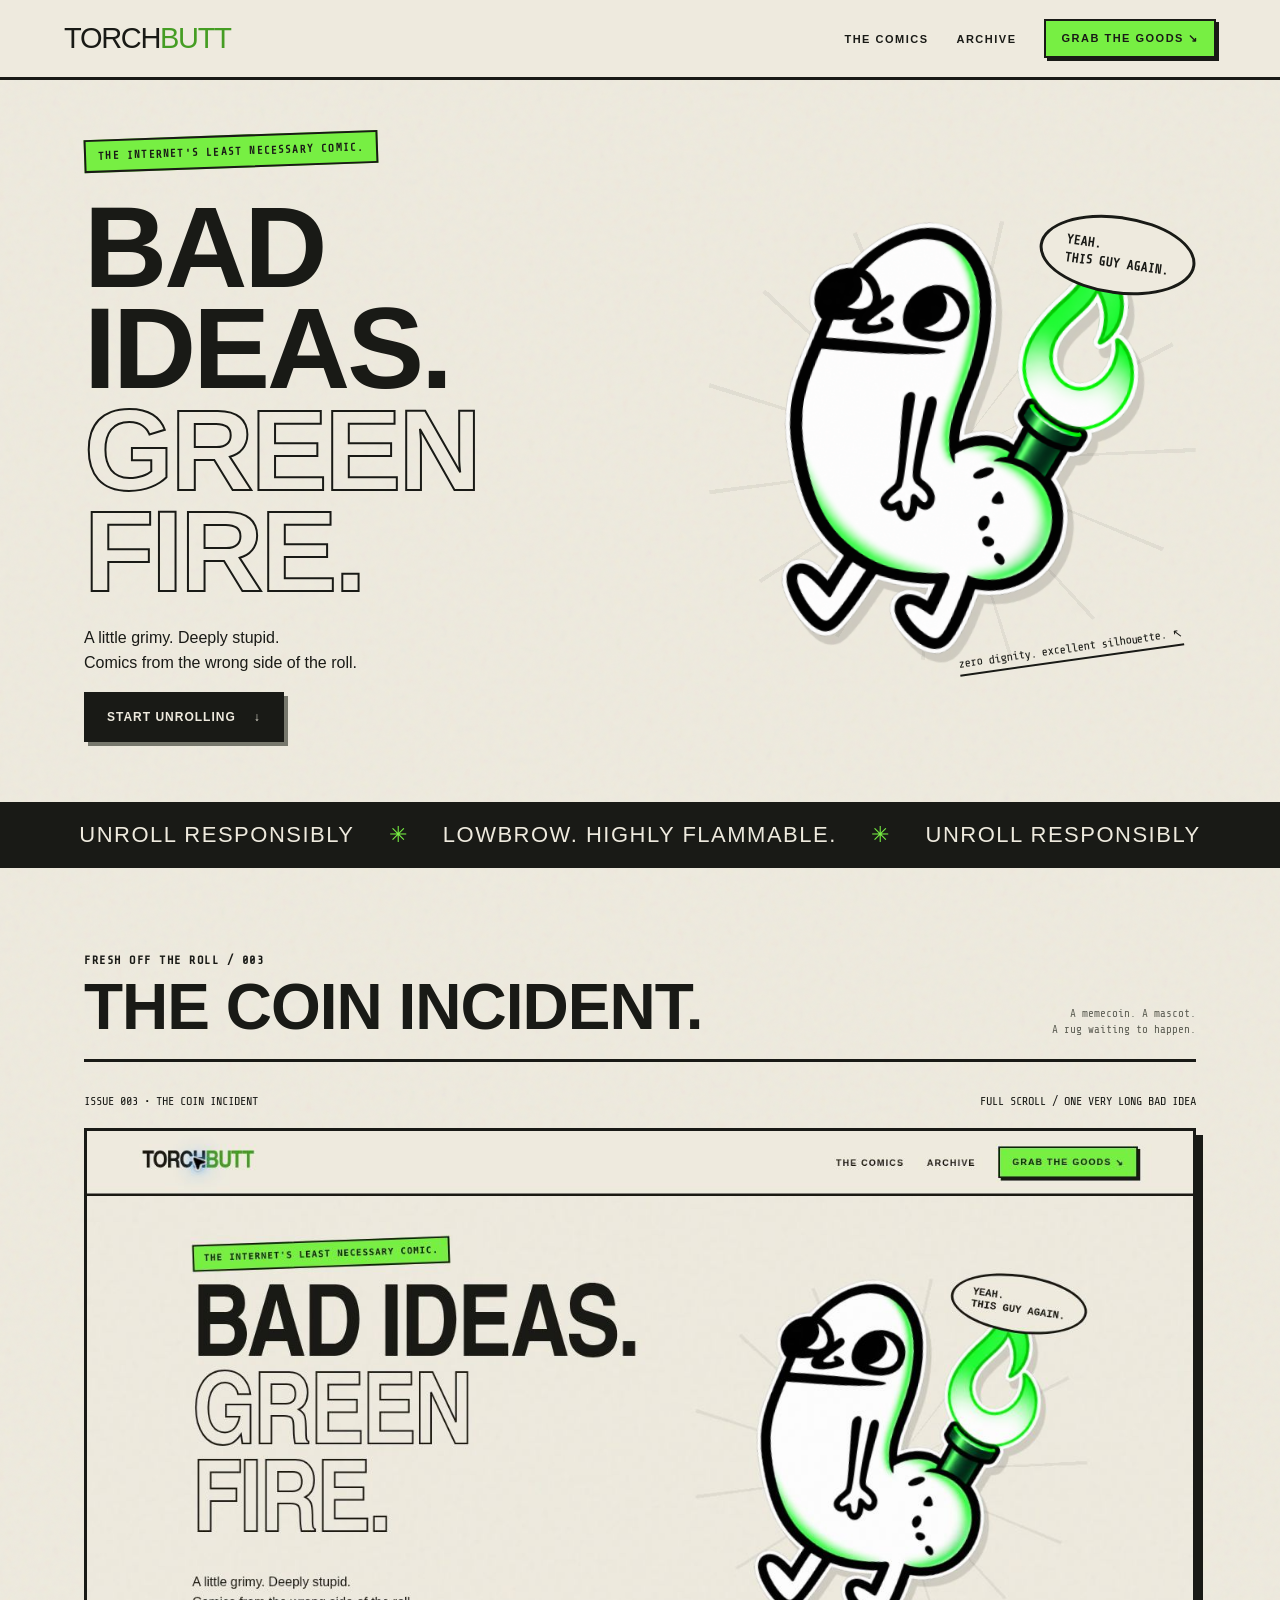
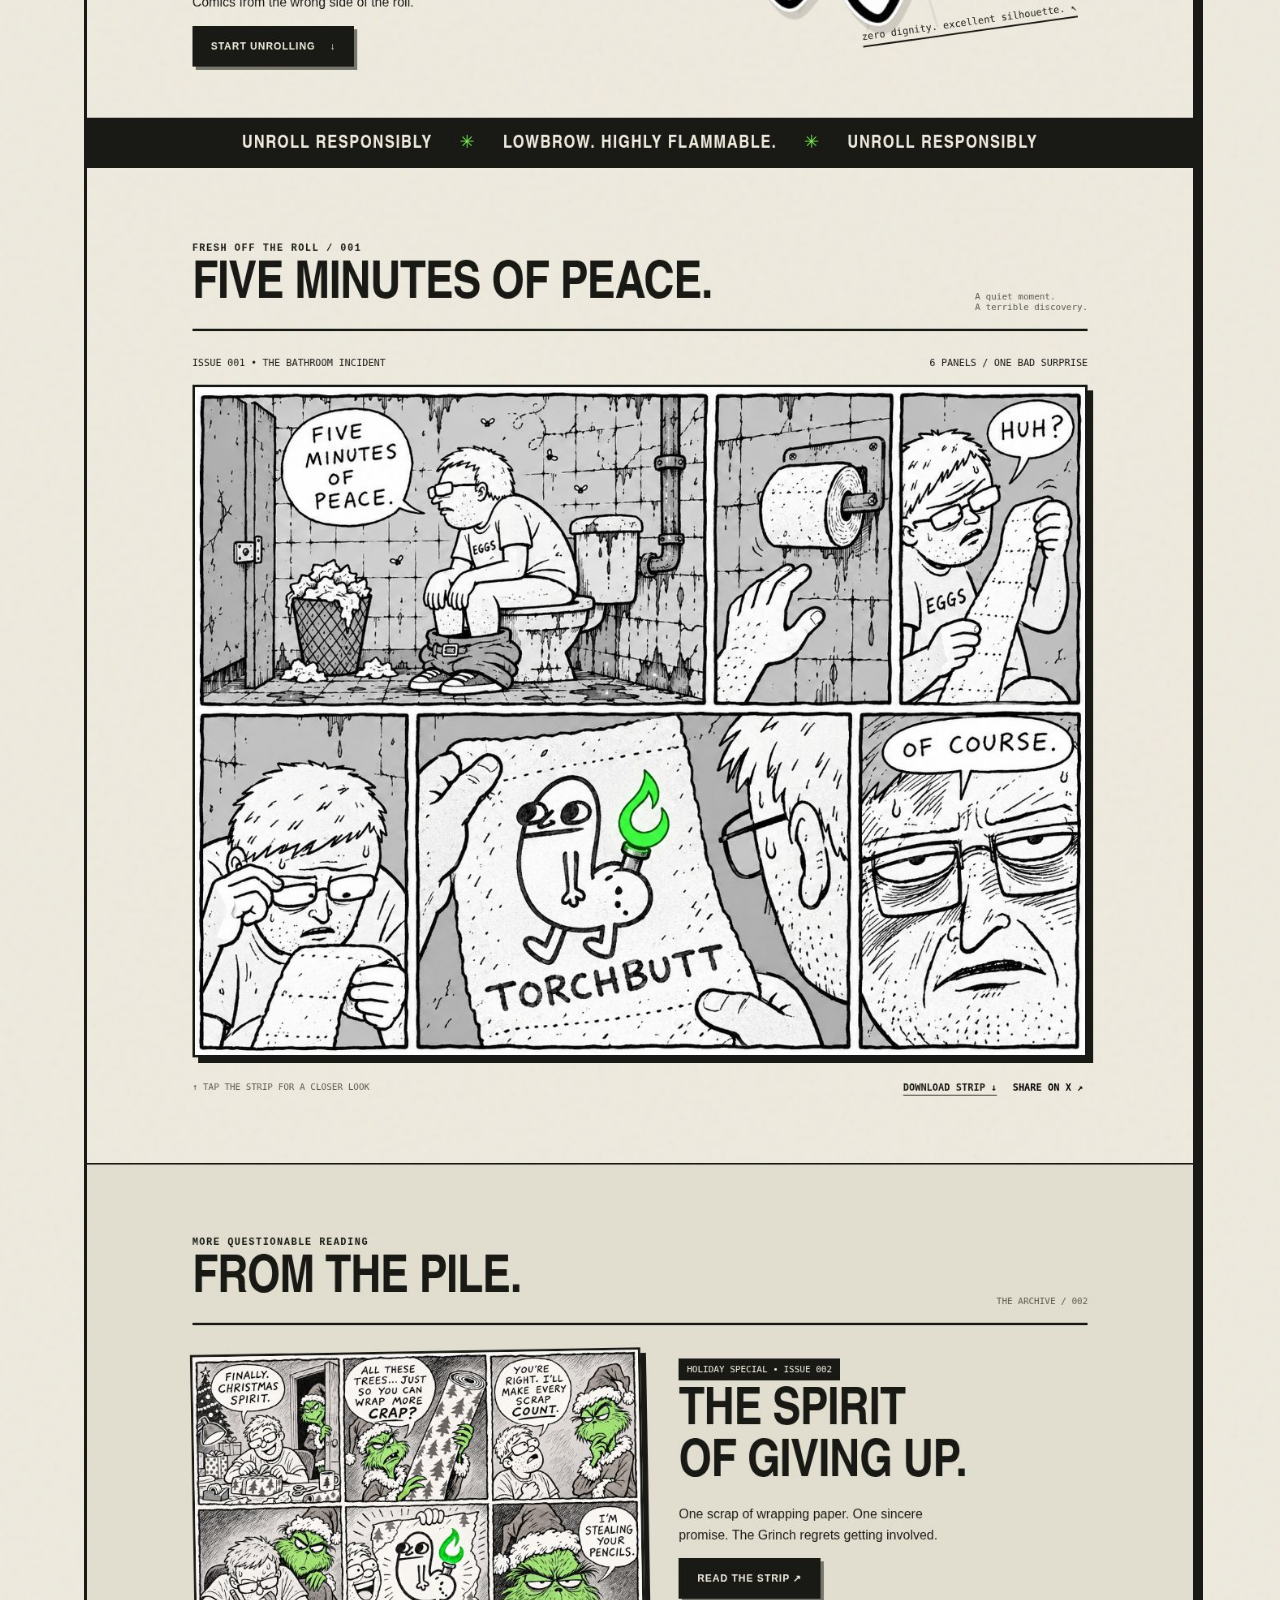
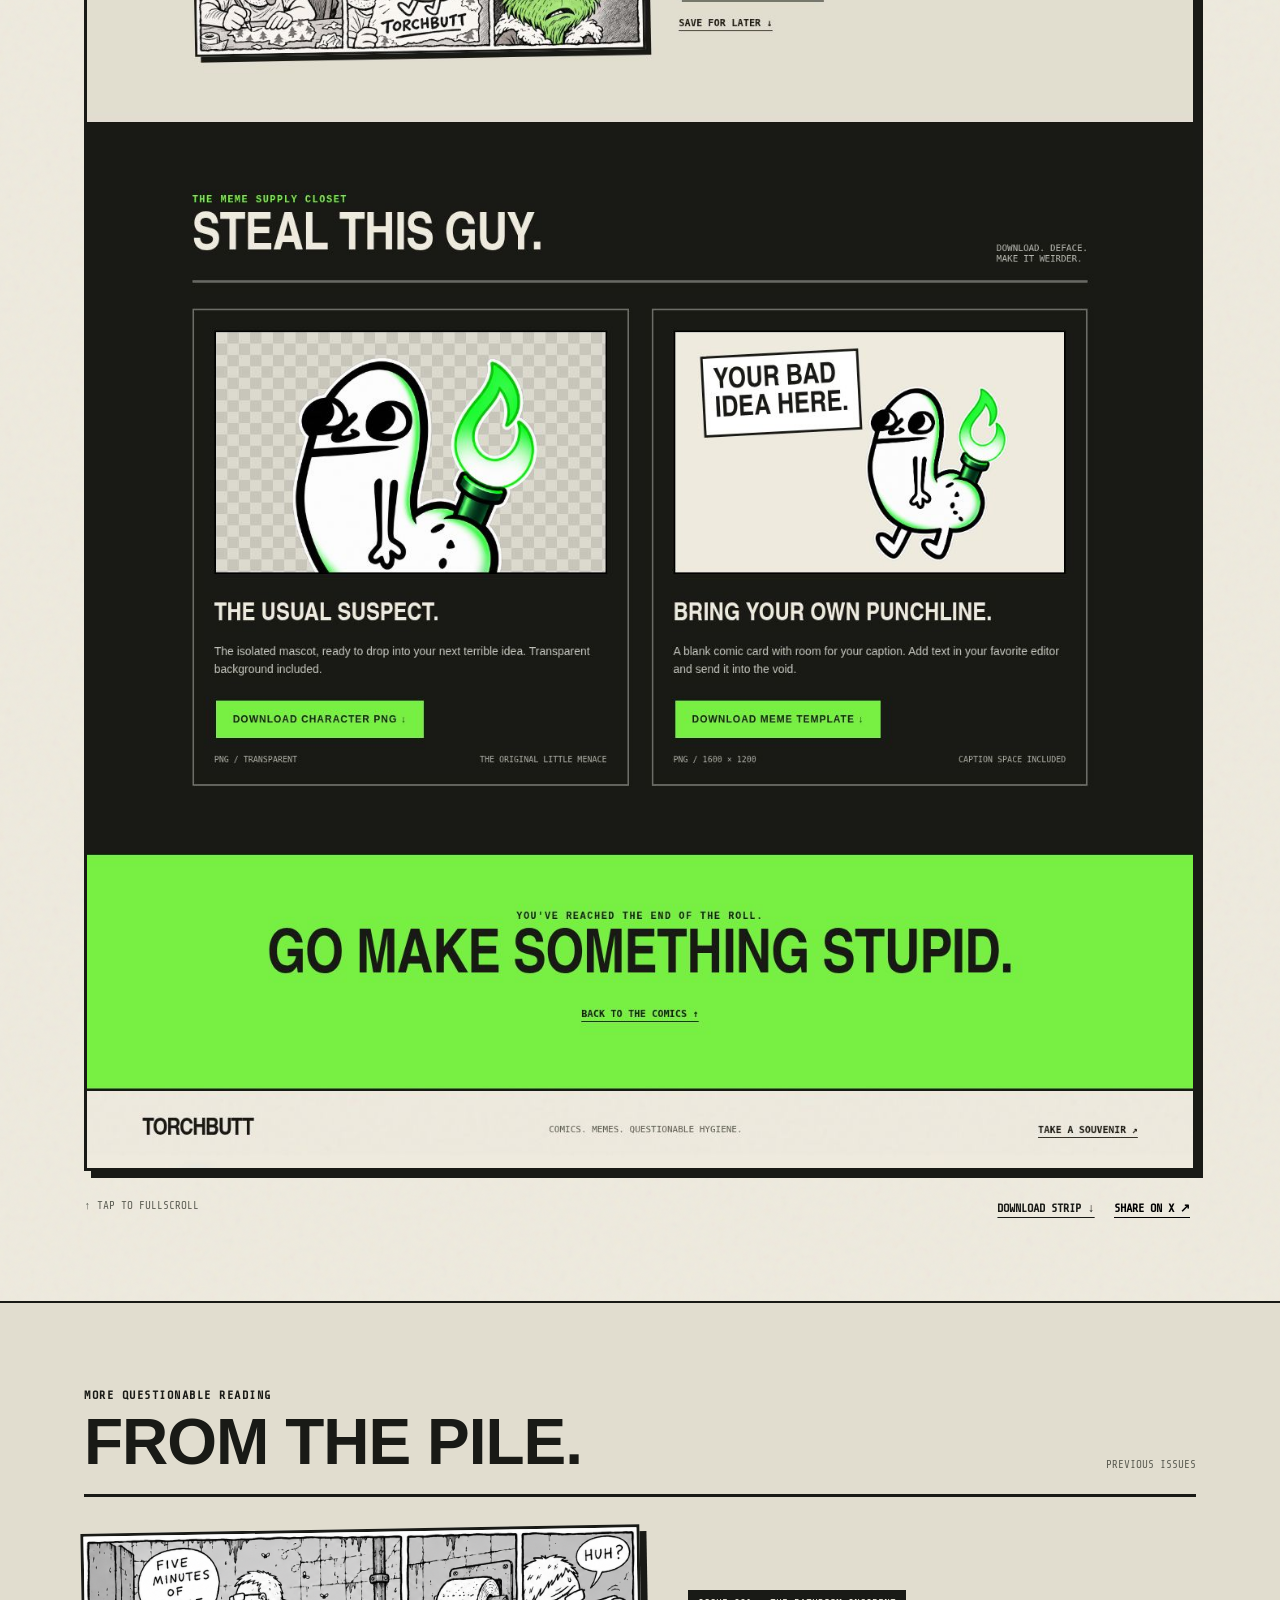
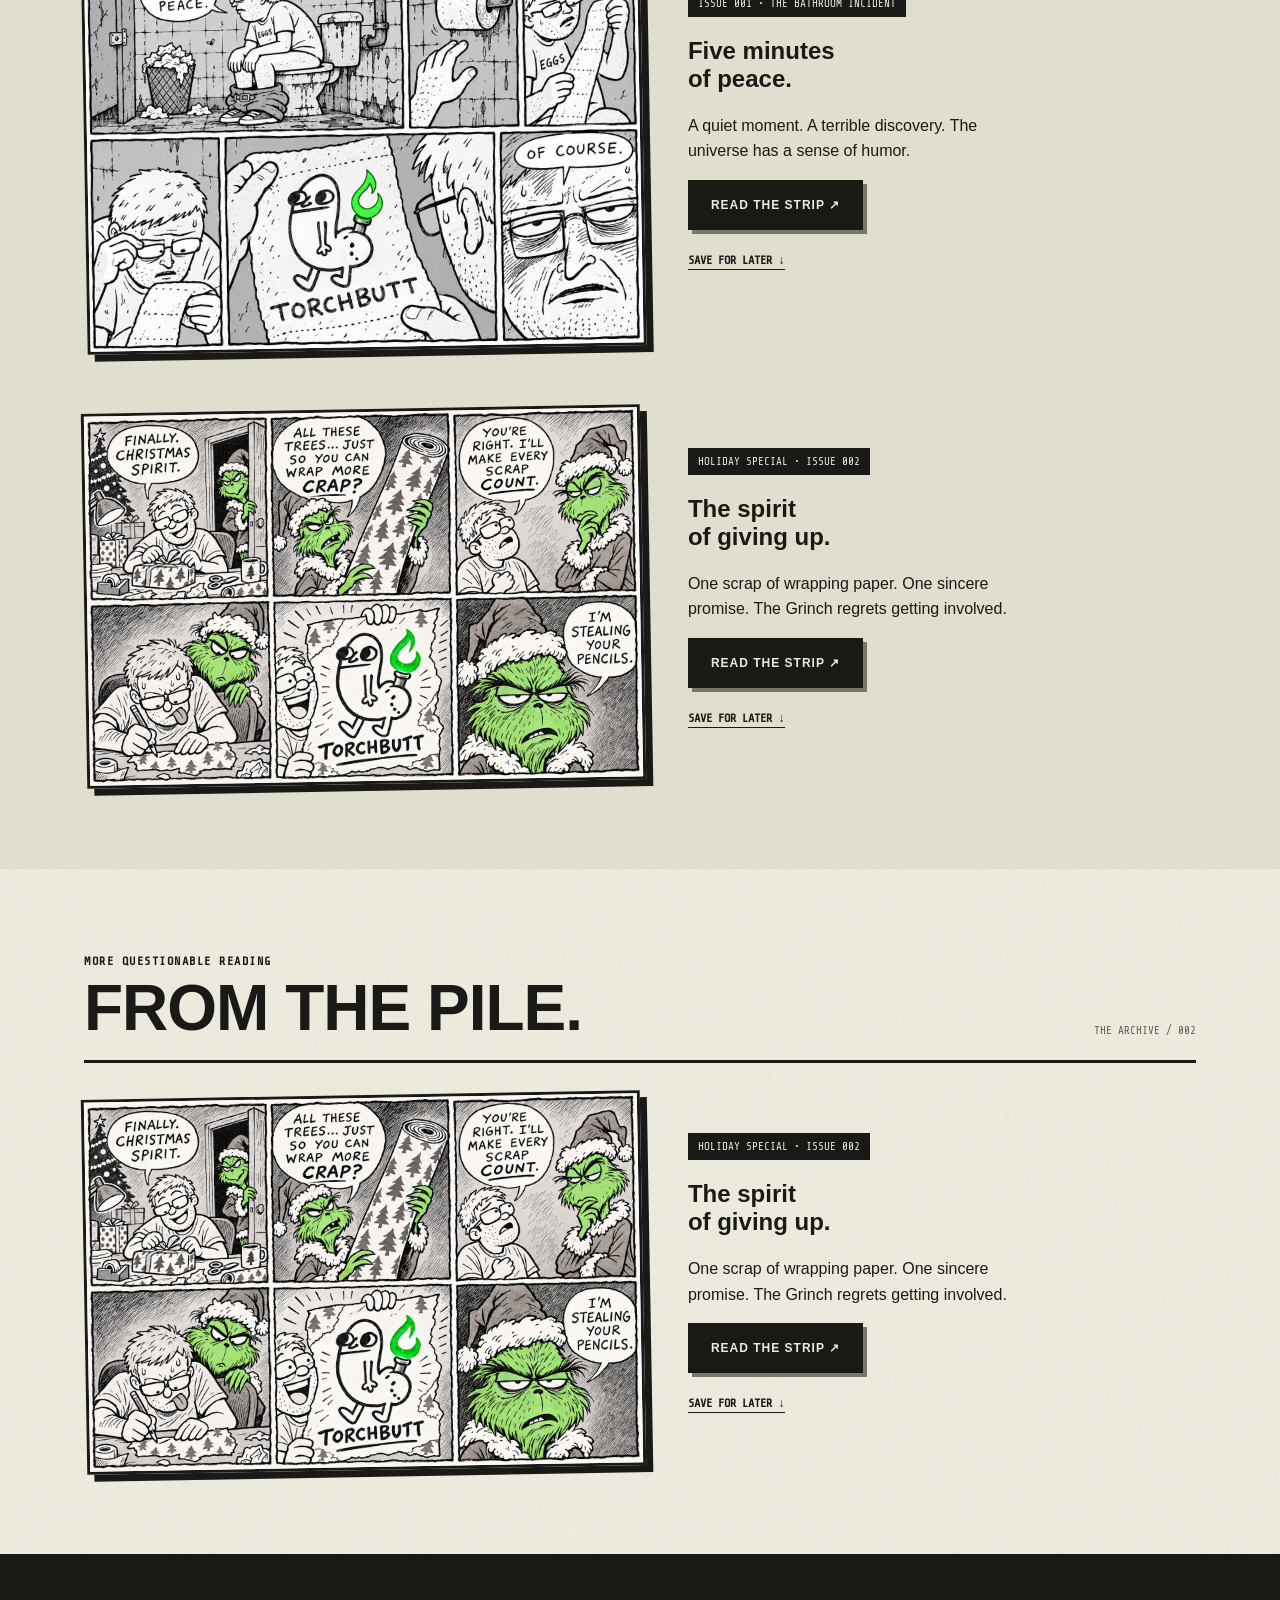
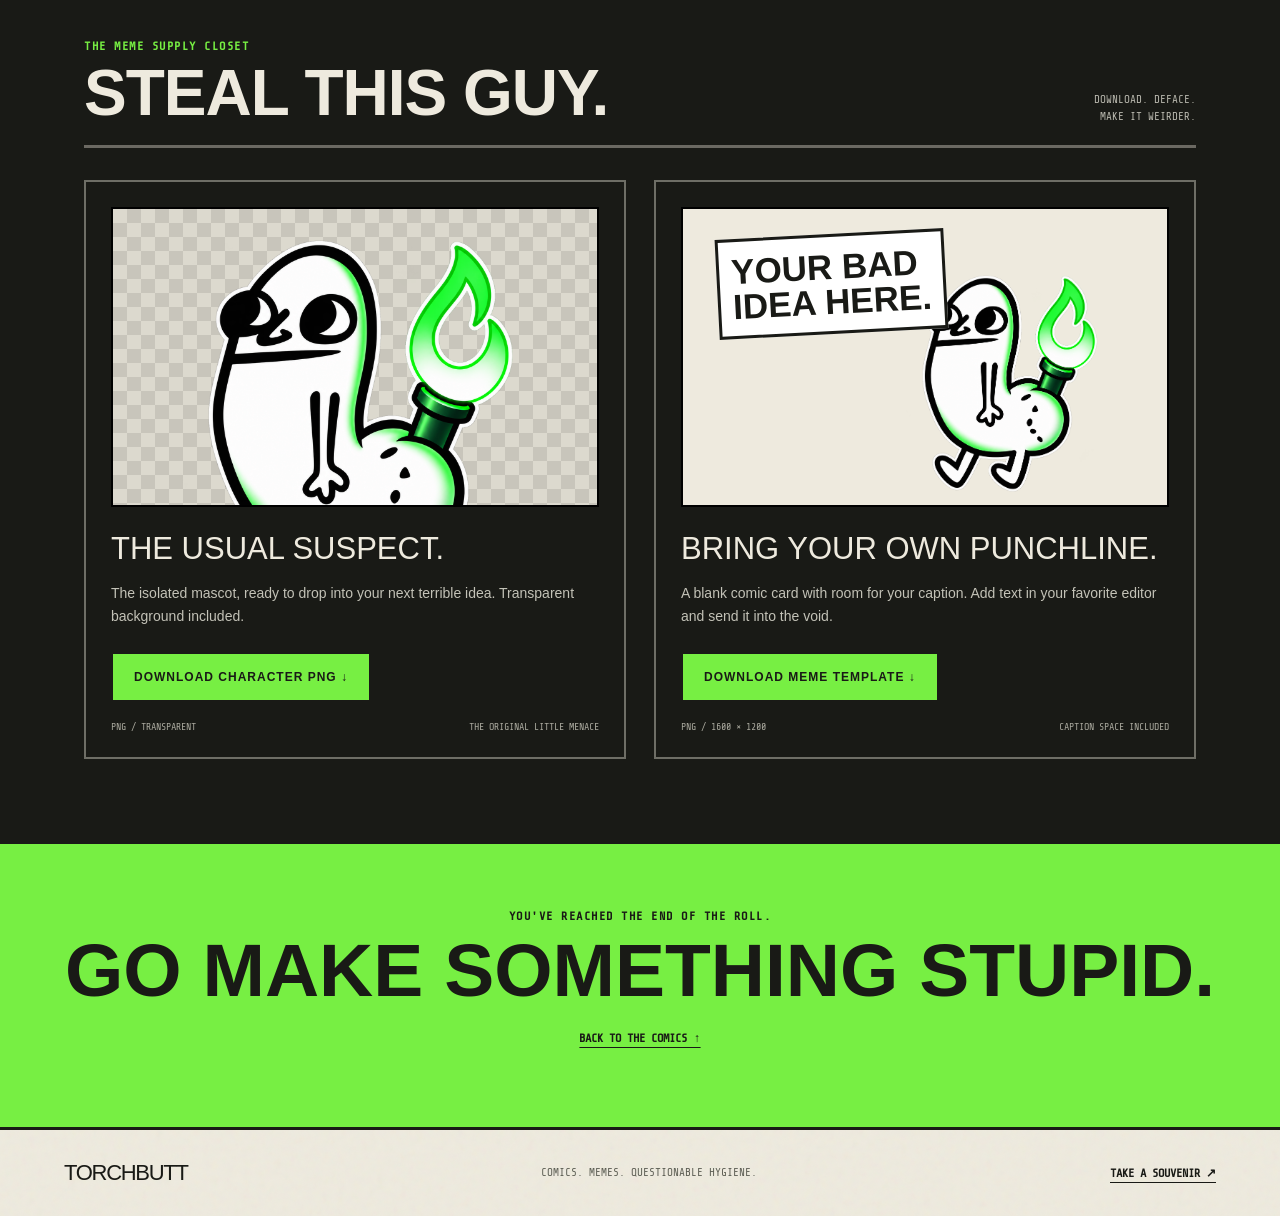
==== commit 543528d9: "Add Issue 003: The Coin Incident — memecoin full scroll" ====
--- a/site/index.html
+++ b/site/index.html
@@ -54,22 +54,22 @@
     <section id="latest" class="wrap section">
       <div class="section-top">
         <div>
-          <span class="eyebrow">FRESH OFF THE ROLL / 001</span>
-          <h2>Five minutes of peace.</h2>
-        </div>
-        <span class="note">A quiet moment.<br>A terrible discovery.</span>
+          <span class="eyebrow">FRESH OFF THE ROLL / 003</span>
+          <h2>The coin incident.</h2>
+        </div>
+        <span class="note">A memecoin. A mascot.<br>A rug waiting to happen.</span>
       </div>
       <div class="issue-meta">
-        <span>ISSUE 001 • THE BATHROOM INCIDENT</span>
-        <span>6 PANELS / ONE BAD SURPRISE</span>
-      </div>
-      <button class="comic" data-comic="assets/issue-01.png" aria-label="Open Five minutes of peace comic in full view">
-        <img src="assets/issue-01.png" alt="Six panel comic: a man in a grimy bathroom pulls toilet paper and finds Torchbutt printed on it. He responds: Of course.">
+        <span>ISSUE 003 • THE COIN INCIDENT</span>
+        <span>FULL SCROLL / ONE VERY LONG BAD IDEA</span>
+      </div>
+      <button class="comic" data-comic="assets/issue-03.png" aria-label="Open The coin incident full scroll">
+        <img src="assets/issue-03.png" alt="Torchbutt meets the memecoin culture. A full scroll of bad decisions.">
       </button>
       <div class="issue-actions">
-        <span class="note">↑ TAP THE STRIP FOR A CLOSER LOOK</span>
+        <span class="note">↑ TAP TO FULLSCROLL</span>
         <div>
-          <a class="text-link" href="assets/issue-01.png" download="torchbutt-issue-001.png">DOWNLOAD STRIP ↓</a>
+          <a class="text-link" href="assets/issue-03.png" download="torchbutt-issue-003.png">DOWNLOAD STRIP ↓</a>
           &nbsp;
           <button class="text-link" id="share" style="border:0;background:none;cursor:pointer">SHARE ON X ↗</button>
         </div>
@@ -84,8 +84,24 @@
             <span class="eyebrow">MORE QUESTIONABLE READING</span>
             <h2>From the pile.</h2>
           </div>
-          <span class="note">THE ARCHIVE / 002</span>
-        </div>
+          <span class="note">PREVIOUS ISSUES</span>
+        </div>
+
+        <!-- Issue 001 -->
+        <div class="archive-row" style="margin-bottom: 60px;">
+          <button class="comic" data-comic="assets/issue-01.png" aria-label="Open Five minutes of peace comic">
+            <img src="assets/issue-01.png" loading="lazy" alt="Six panel comic: a man in a grimy bathroom pulls toilet paper and finds Torchbutt printed on it.">
+          </button>
+          <div class="archive-copy">
+            <span class="tag">ISSUE 001 • THE BATHROOM INCIDENT</span>
+            <h2>Five minutes<br>of peace.</h2>
+            <p>A quiet moment. A terrible discovery. The universe has a sense of humor.</p>
+            <button class="btn" data-comic="assets/issue-01.png">READ THE STRIP ↗</button>
+            <p><a class="text-link" href="assets/issue-01.png" download="torchbutt-issue-001.png">SAVE FOR LATER ↓</a></p>
+          </div>
+        </div>
+
+        <!-- Issue 002 -->
         <div class="archive-row">
           <button class="comic" data-comic="assets/issue-02.png" aria-label="Open The scrap-paper Christmas comic">
             <img src="assets/issue-02.png" loading="lazy" alt="The Grinch questions wasted wrapping paper. A cartoonist recycles a scrap into a Torchbutt drawing. The Grinch threatens to steal his pencils.">
@@ -100,6 +116,28 @@
         </div>
       </div>
     </section>
+      <div class="wrap section">
+        <div class="section-top">
+          <div>
+            <span class="eyebrow">MORE QUESTIONABLE READING</span>
+            <h2>From the pile.</h2>
+          </div>
+          <span class="note">THE ARCHIVE / 002</span>
+        </div>
+        <div class="archive-row">
+          <button class="comic" data-comic="assets/issue-02.png" aria-label="Open The scrap-paper Christmas comic">
+            <img src="assets/issue-02.png" loading="lazy" alt="The Grinch questions wasted wrapping paper. A cartoonist recycles a scrap into a Torchbutt drawing. The Grinch threatens to steal his pencils.">
+          </button>
+          <div class="archive-copy">
+            <span class="tag">HOLIDAY SPECIAL • ISSUE 002</span>
+            <h2>The spirit<br>of giving up.</h2>
+            <p>One scrap of wrapping paper. One sincere promise. The Grinch regrets getting involved.</p>
+            <button class="btn" data-comic="assets/issue-02.png">READ THE STRIP ↗</button>
+            <p><a class="text-link" href="assets/issue-02.png" download="torchbutt-issue-002.png">SAVE FOR LATER ↓</a></p>
+          </div>
+        </div>
+      </div>
+    </section>
 
     <!-- ─── Downloads ─── -->
     <section id="downloads" class="downloads">
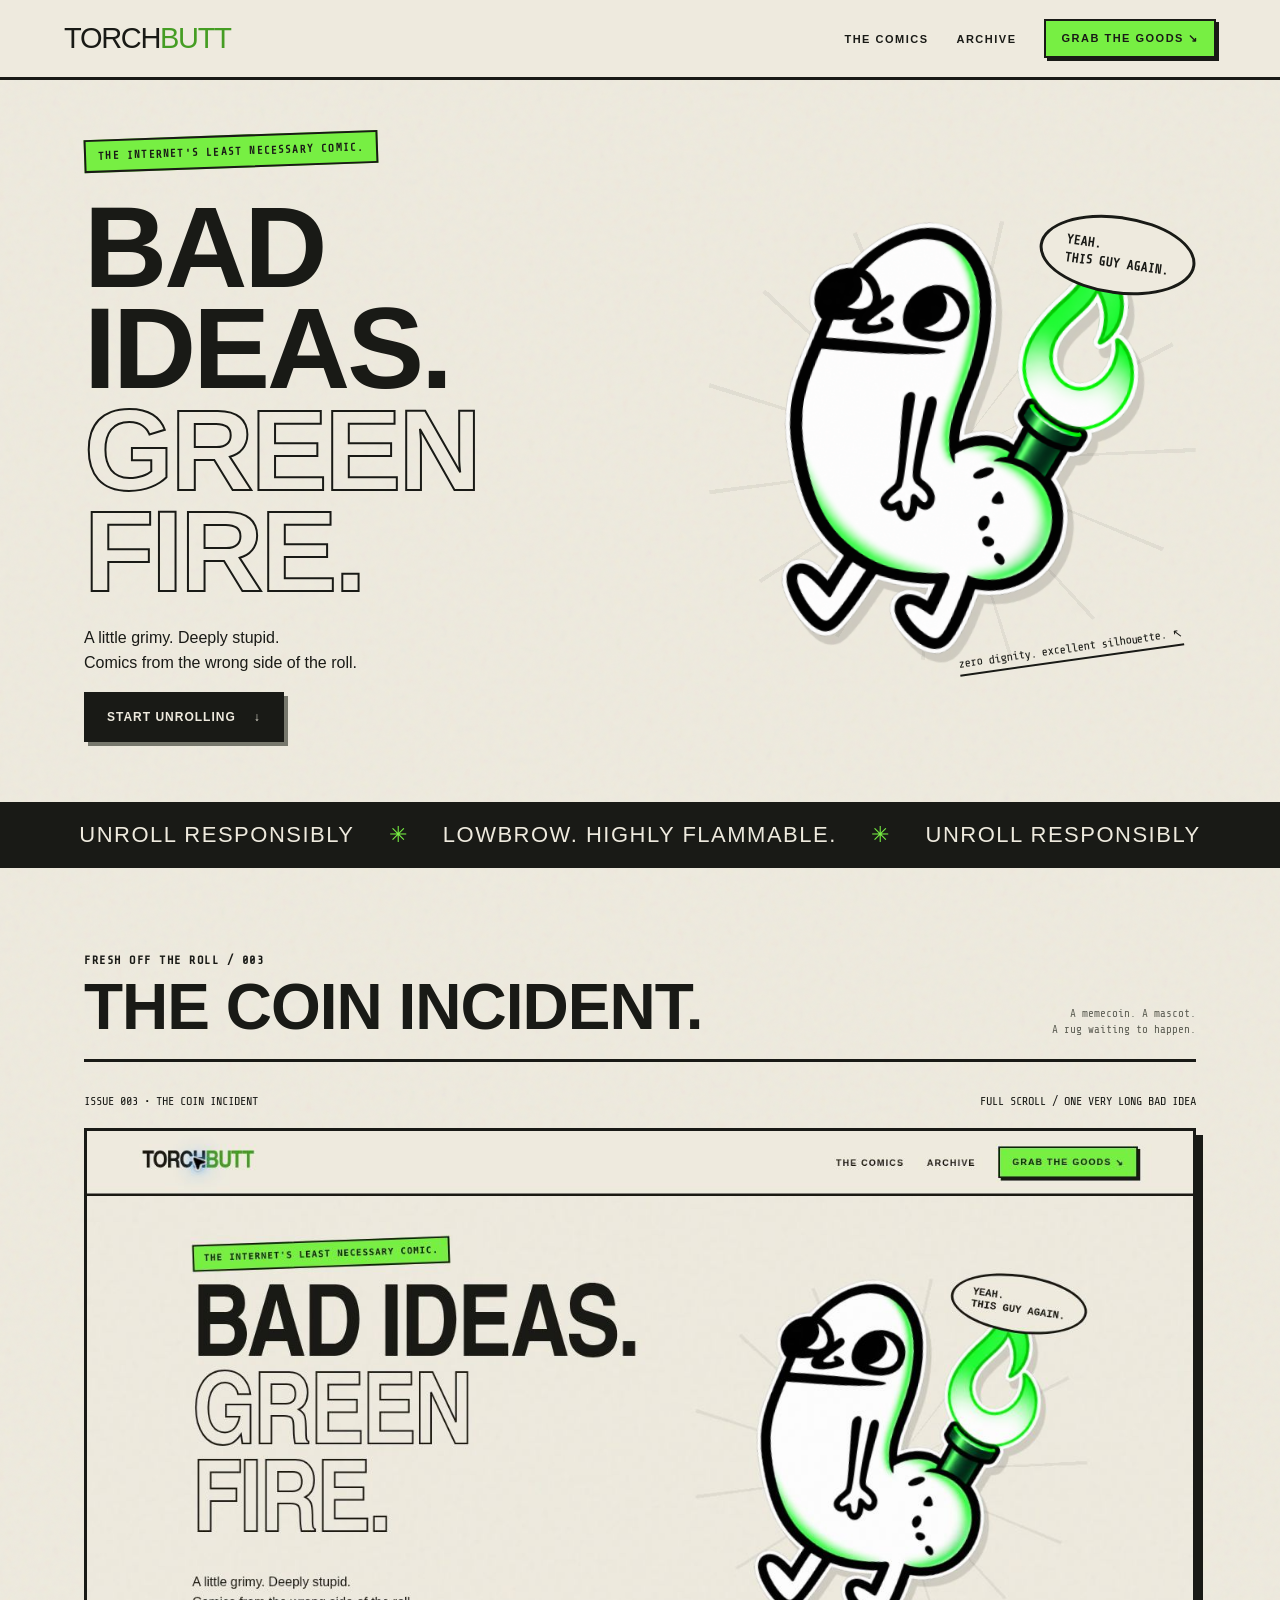
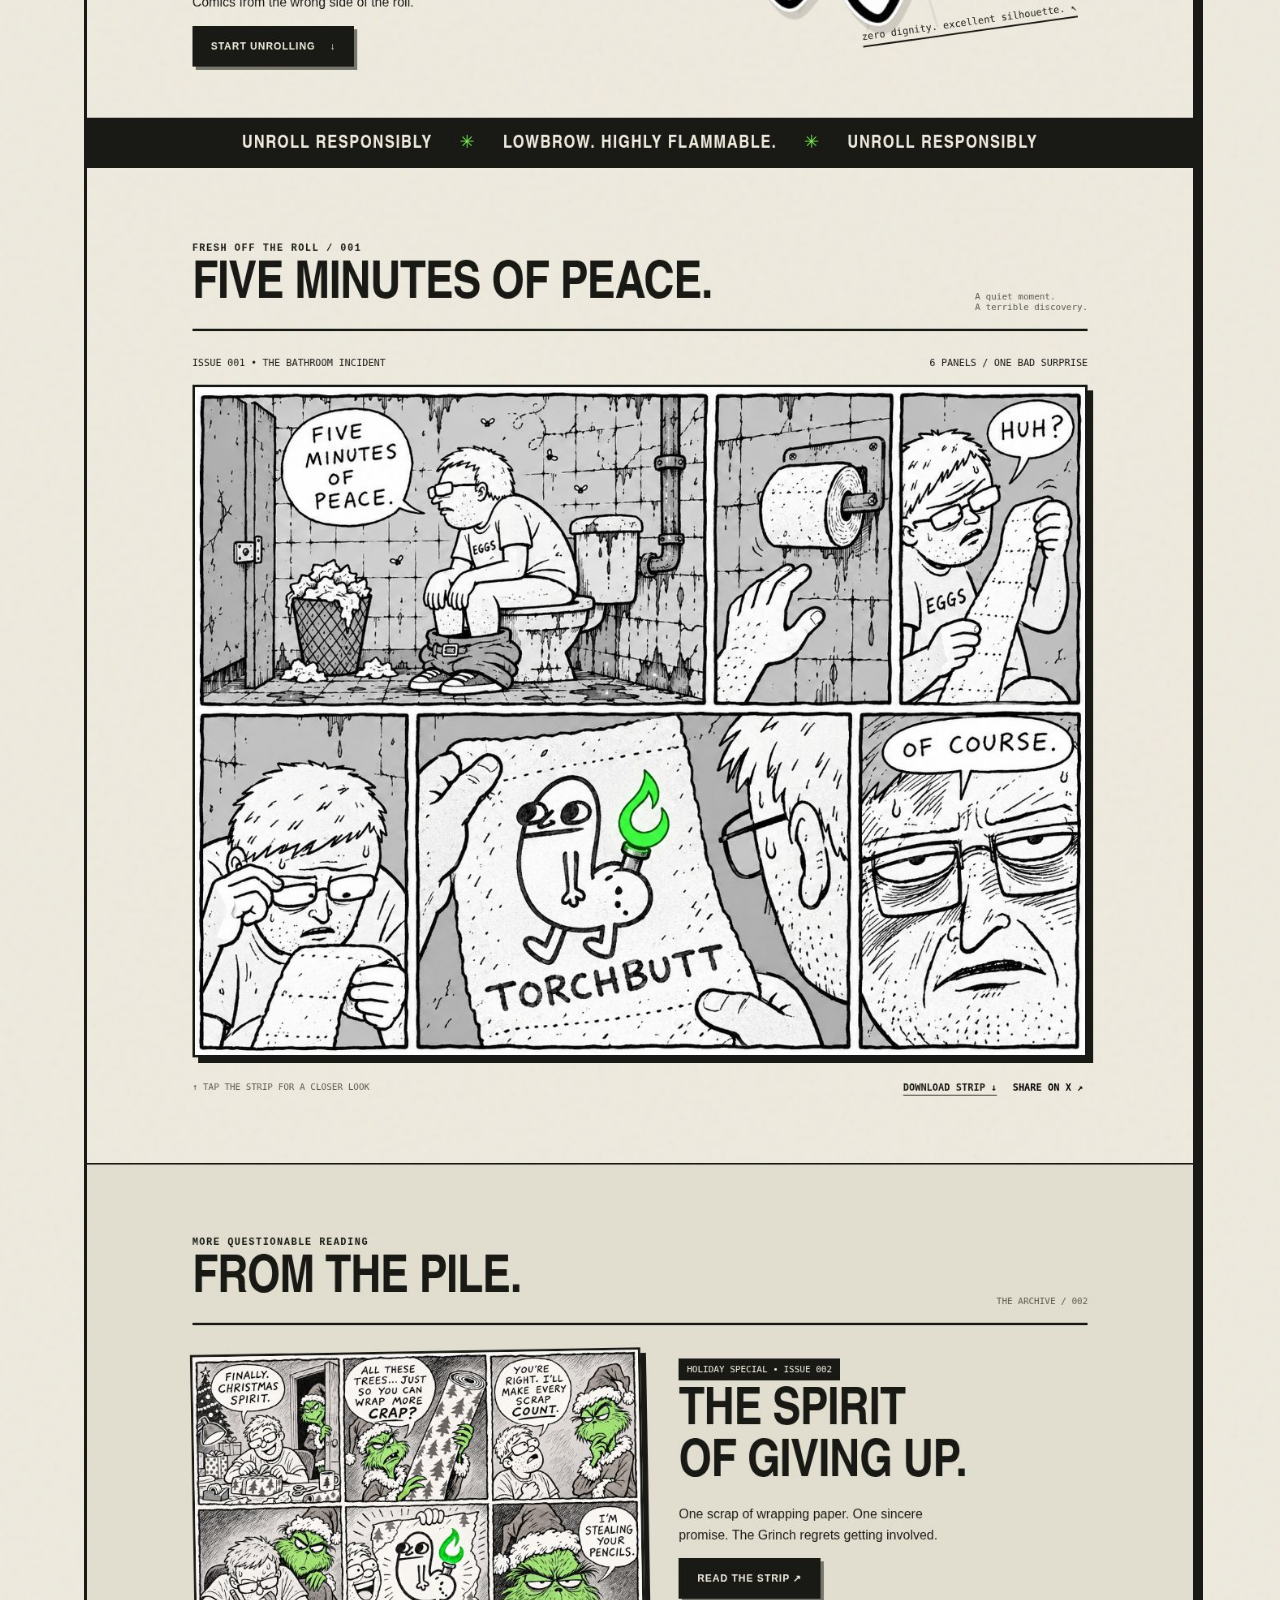
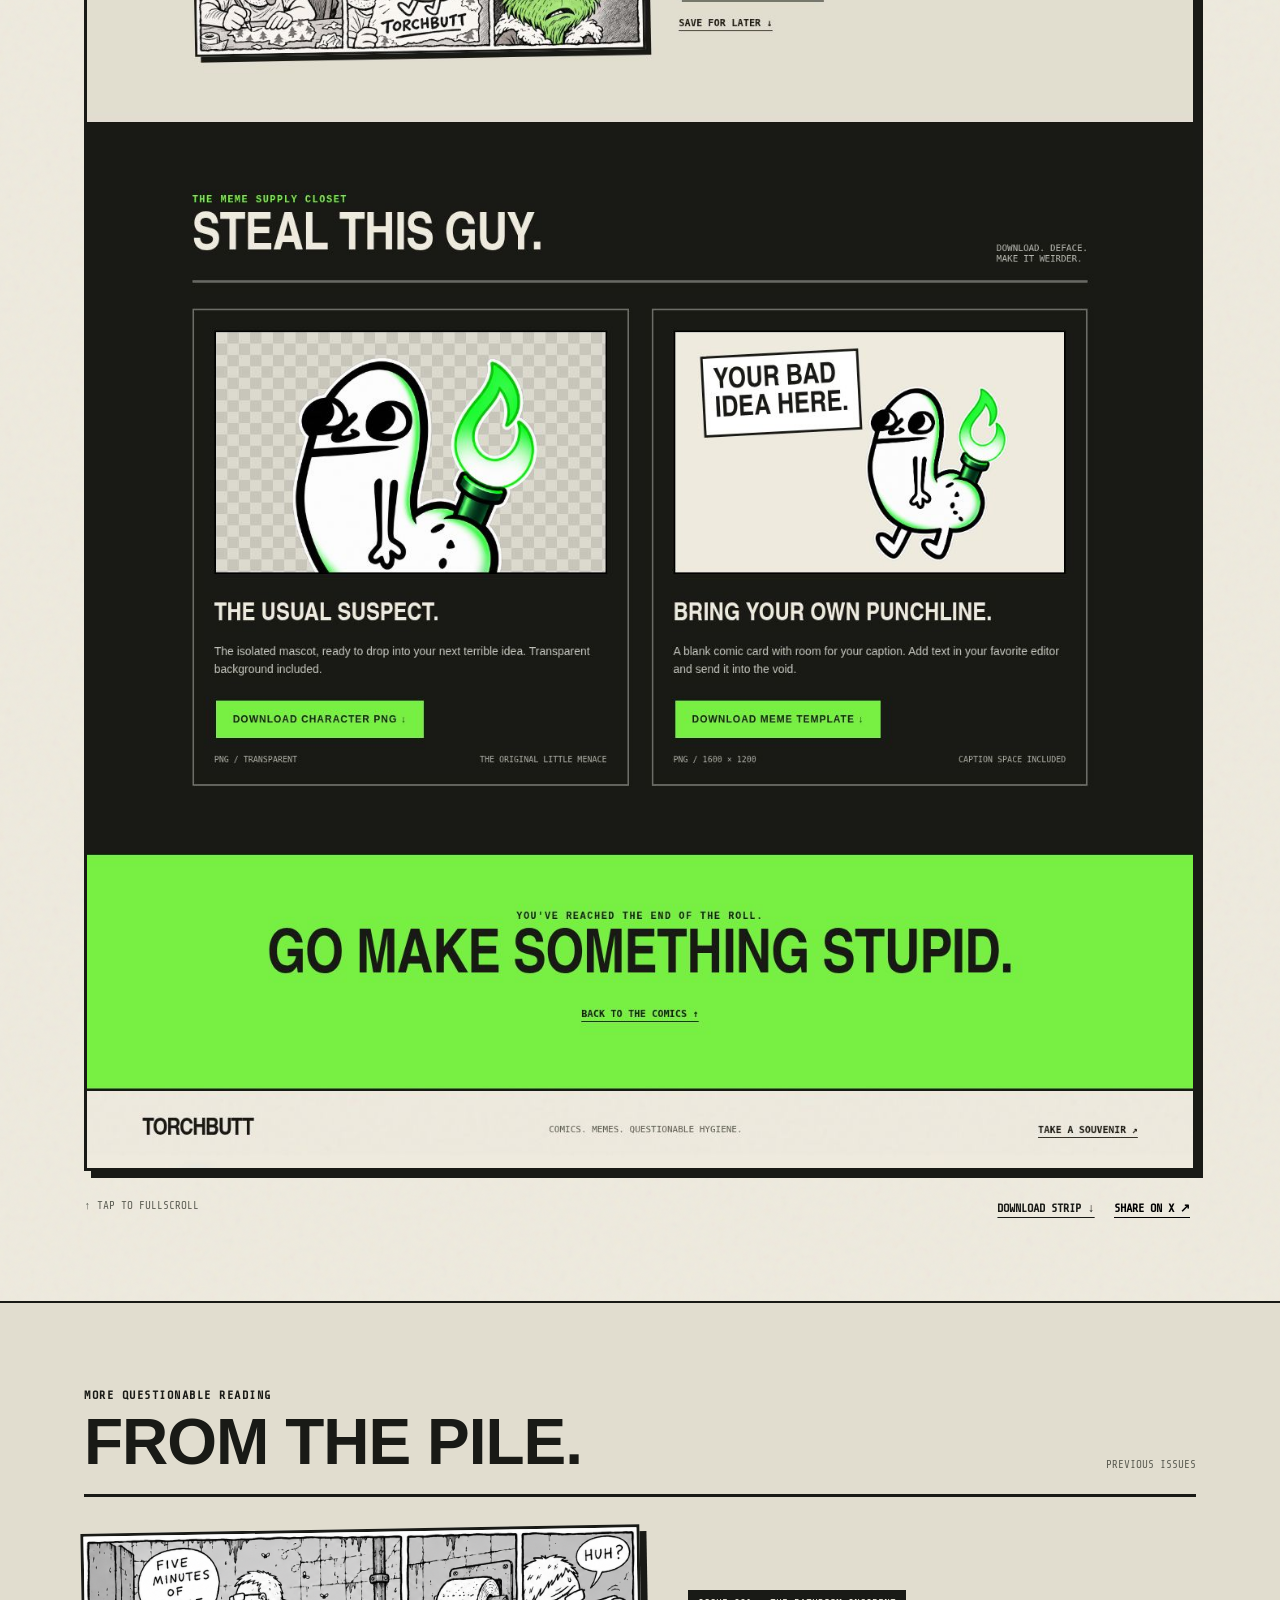
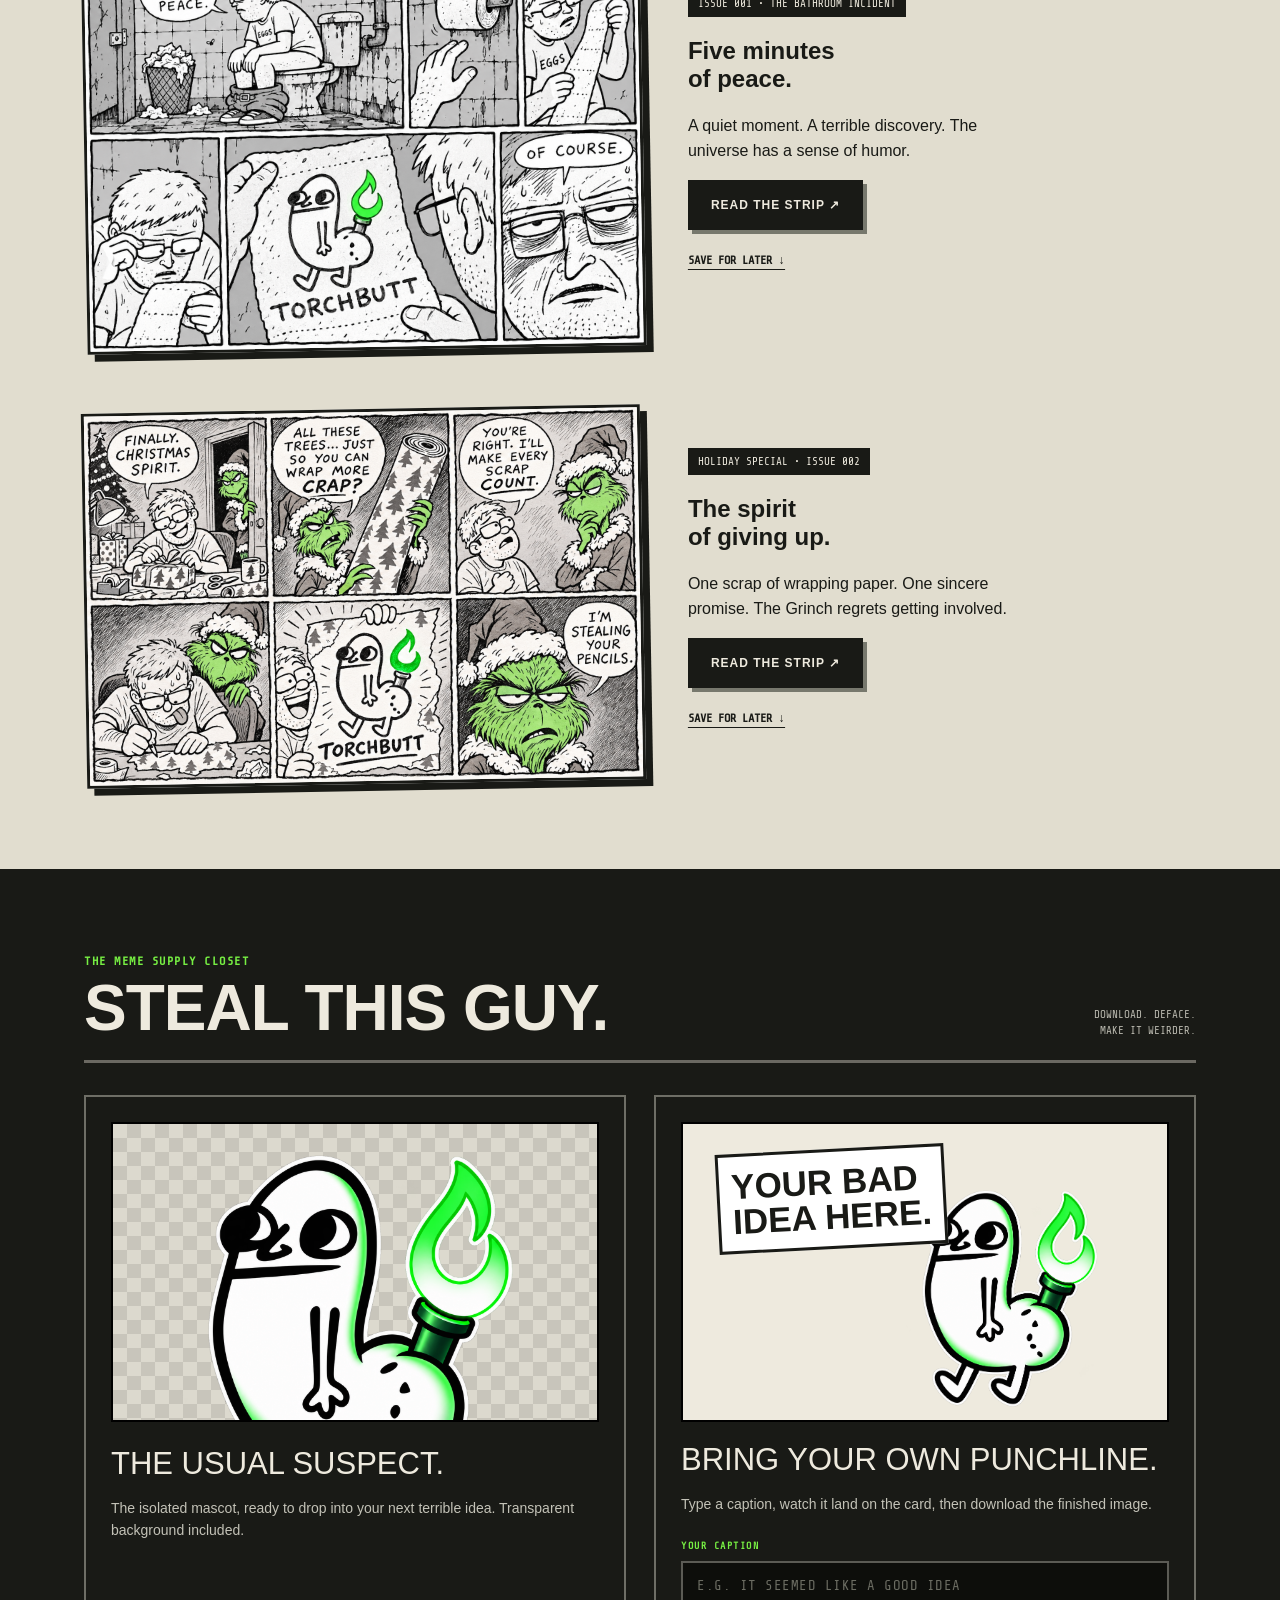
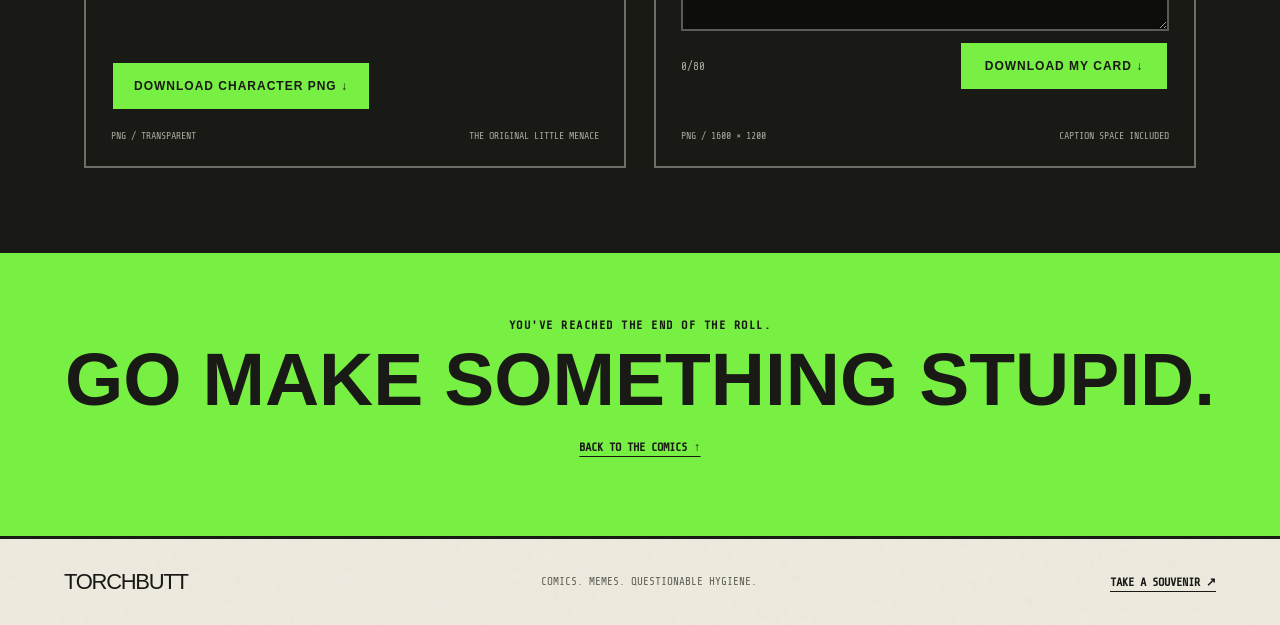
==== commit f25be944: "Add interactive punchline editor: live caption preview + canvas-rendered download" ====
--- a/site/index.html
+++ b/site/index.html
@@ -116,28 +116,6 @@
         </div>
       </div>
     </section>
-      <div class="wrap section">
-        <div class="section-top">
-          <div>
-            <span class="eyebrow">MORE QUESTIONABLE READING</span>
-            <h2>From the pile.</h2>
-          </div>
-          <span class="note">THE ARCHIVE / 002</span>
-        </div>
-        <div class="archive-row">
-          <button class="comic" data-comic="assets/issue-02.png" aria-label="Open The scrap-paper Christmas comic">
-            <img src="assets/issue-02.png" loading="lazy" alt="The Grinch questions wasted wrapping paper. A cartoonist recycles a scrap into a Torchbutt drawing. The Grinch threatens to steal his pencils.">
-          </button>
-          <div class="archive-copy">
-            <span class="tag">HOLIDAY SPECIAL • ISSUE 002</span>
-            <h2>The spirit<br>of giving up.</h2>
-            <p>One scrap of wrapping paper. One sincere promise. The Grinch regrets getting involved.</p>
-            <button class="btn" data-comic="assets/issue-02.png">READ THE STRIP ↗</button>
-            <p><a class="text-link" href="assets/issue-02.png" download="torchbutt-issue-002.png">SAVE FOR LATER ↓</a></p>
-          </div>
-        </div>
-      </div>
-    </section>
 
     <!-- ─── Downloads ─── -->
     <section id="downloads" class="downloads">
@@ -162,14 +140,21 @@
               <span>THE ORIGINAL LITTLE MENACE</span>
             </div>
           </article>
-          <article class="download-card">
-            <div class="asset-preview template-preview">
-              <b>YOUR BAD<br>IDEA HERE.</b>
+          <article class="download-card punchline-card">
+            <div class="asset-preview template-preview" id="punchline-preview">
+              <b id="punchline-text">YOUR BAD<br>IDEA HERE.</b>
               <img src="assets/torchbutt.png" loading="lazy" alt="Blank meme template with Torchbutt and space for a caption">
             </div>
             <h3>Bring your own punchline.</h3>
-            <p>A blank comic card with room for your caption. Add text in your favorite editor and send it into the void.</p>
-            <a class="btn green" href="#" id="template-download" download="torchbutt-meme-template.png">DOWNLOAD MEME TEMPLATE ↓</a>
+            <p>Type a caption, watch it land on the card, then download the finished image.</p>
+            <form class="punchline-form" id="punchline-form" autocomplete="off">
+              <label for="punchline-input">YOUR CAPTION</label>
+              <textarea id="punchline-input" rows="2" maxlength="80" placeholder="e.g. IT SEEMED LIKE A GOOD IDEA"></textarea>
+              <div class="punchline-row">
+                <span class="punchline-count"><span id="punchline-count">0</span>/80</span>
+                <button type="submit" class="btn green" id="punchline-download">DOWNLOAD MY CARD ↓</button>
+              </div>
+            </form>
             <div class="asset-info">
               <span>PNG / 1600 × 1200</span>
               <span>CAPTION SPACE INCLUDED</span>
--- a/site/css/styles.css
+++ b/site/css/styles.css
@@ -435,6 +435,87 @@
   background: white;
   max-width: 68%;
   z-index: 1;
+  white-space: pre-line;
+  overflow-wrap: break-word;
+  transition: font-size 0.1s ease;
+}
+
+/* Slightly smaller type once the user starts typing real content */
+.template-preview b.is-filled {
+  font-size: 28px;
+  line-height: 1.05;
+}
+
+/* ─── Punchline editor ─── */
+.punchline-card .asset-preview {
+  margin-bottom: 20px;
+}
+
+.punchline-form {
+  display: flex;
+  flex-direction: column;
+  gap: 10px;
+  margin-bottom: 20px;
+}
+
+.punchline-form label {
+  font-family: 'Share Tech Mono', monospace;
+  font-size: 10px;
+  letter-spacing: 1.5px;
+  color: var(--green);
+  font-weight: bold;
+}
+
+.punchline-form textarea {
+  width: 100%;
+  resize: vertical;
+  min-height: 56px;
+  max-height: 130px;
+  padding: 12px 14px;
+  font-family: 'Share Tech Mono', monospace;
+  font-size: 14px;
+  line-height: 1.5;
+  color: var(--paper);
+  background: #0d0e0b;
+  border: 2px solid rgba(238,234,222,0.35);
+  border-radius: 0;
+  text-transform: uppercase;
+  letter-spacing: 0.5px;
+}
+
+.punchline-form textarea::placeholder {
+  color: #6b6c62;
+  text-transform: uppercase;
+}
+
+.punchline-form textarea:focus {
+  outline: 3px solid var(--green);
+  outline-offset: 2px;
+  border-color: var(--green);
+}
+
+.punchline-row {
+  display: flex;
+  align-items: center;
+  justify-content: space-between;
+  gap: 12px;
+  flex-wrap: wrap;
+}
+
+.punchline-count {
+  font-family: 'Share Tech Mono', monospace;
+  font-size: 11px;
+  color: #aaa99e;
+}
+
+.punchline-form .btn {
+  min-width: 210px;
+}
+
+.punchline-form .btn:disabled {
+  opacity: 0.6;
+  cursor: wait;
+  transform: none;
 }
 
 .download-card h3 {
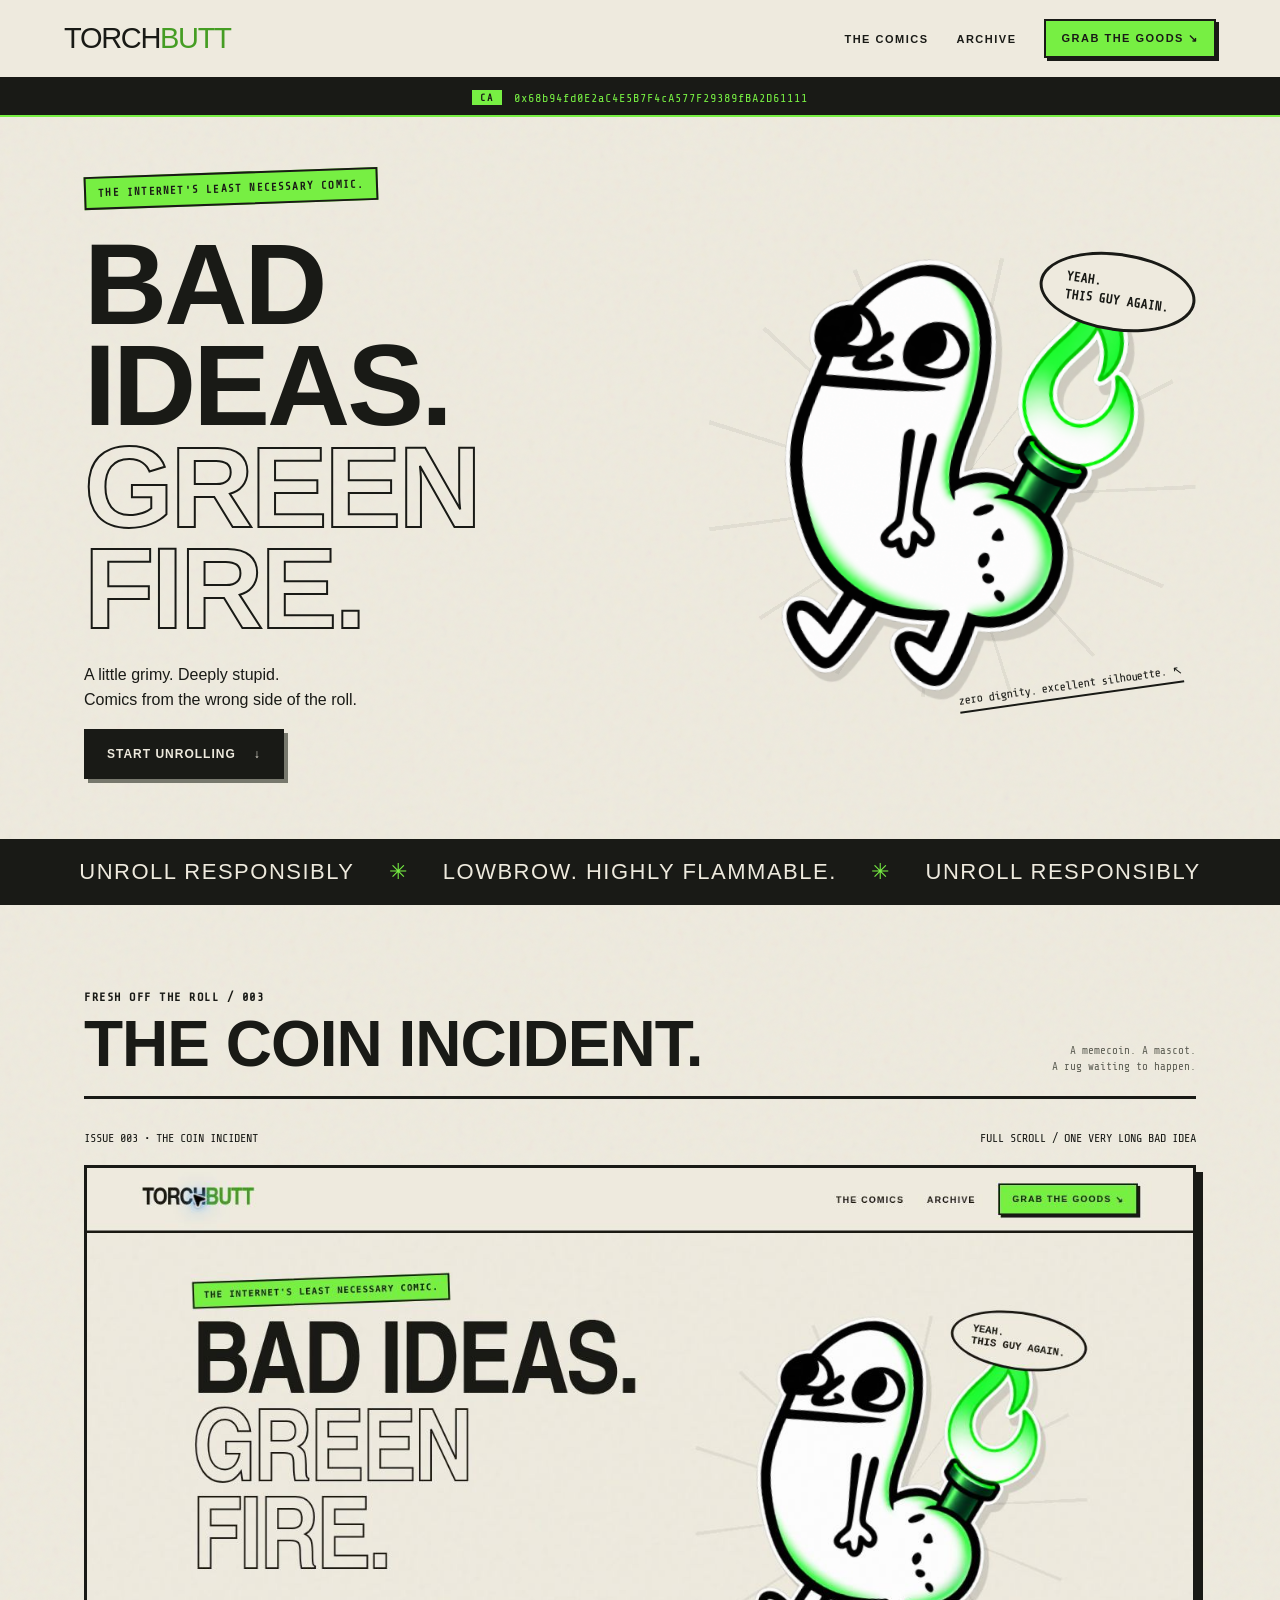
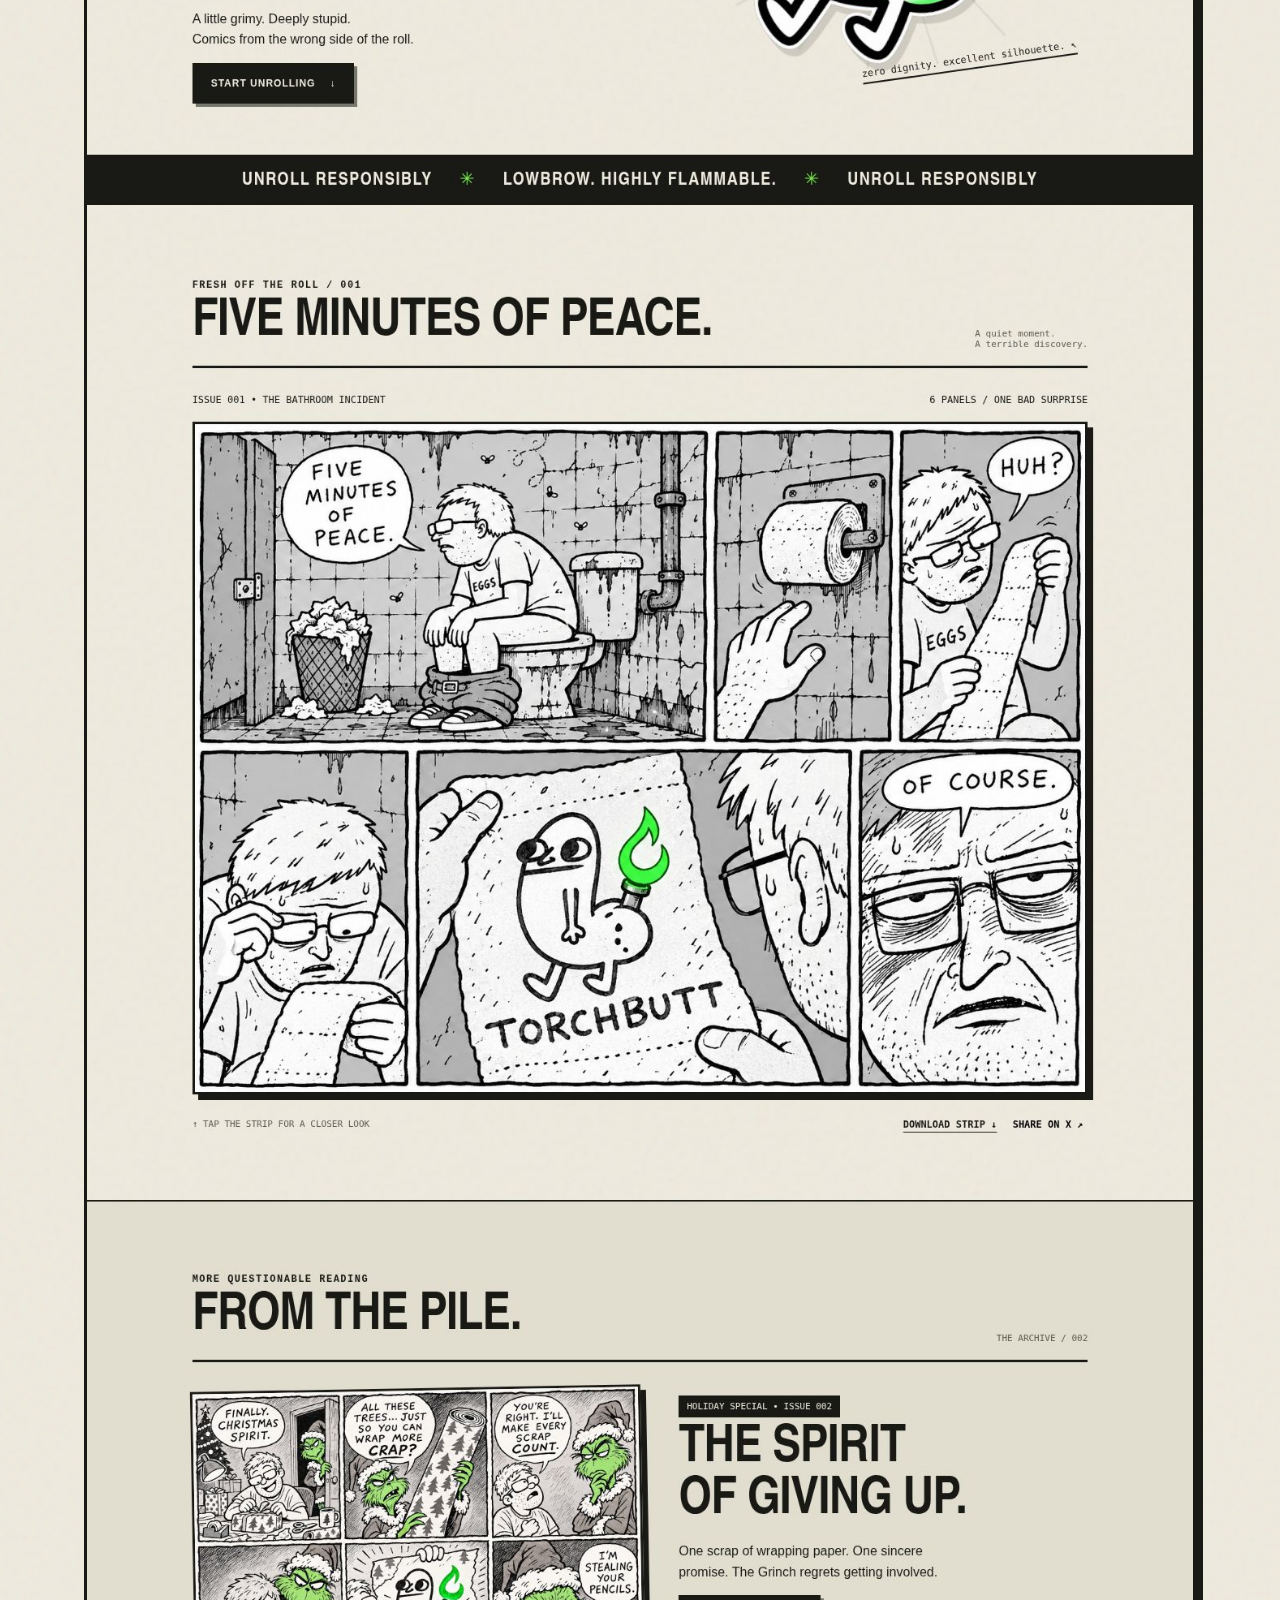
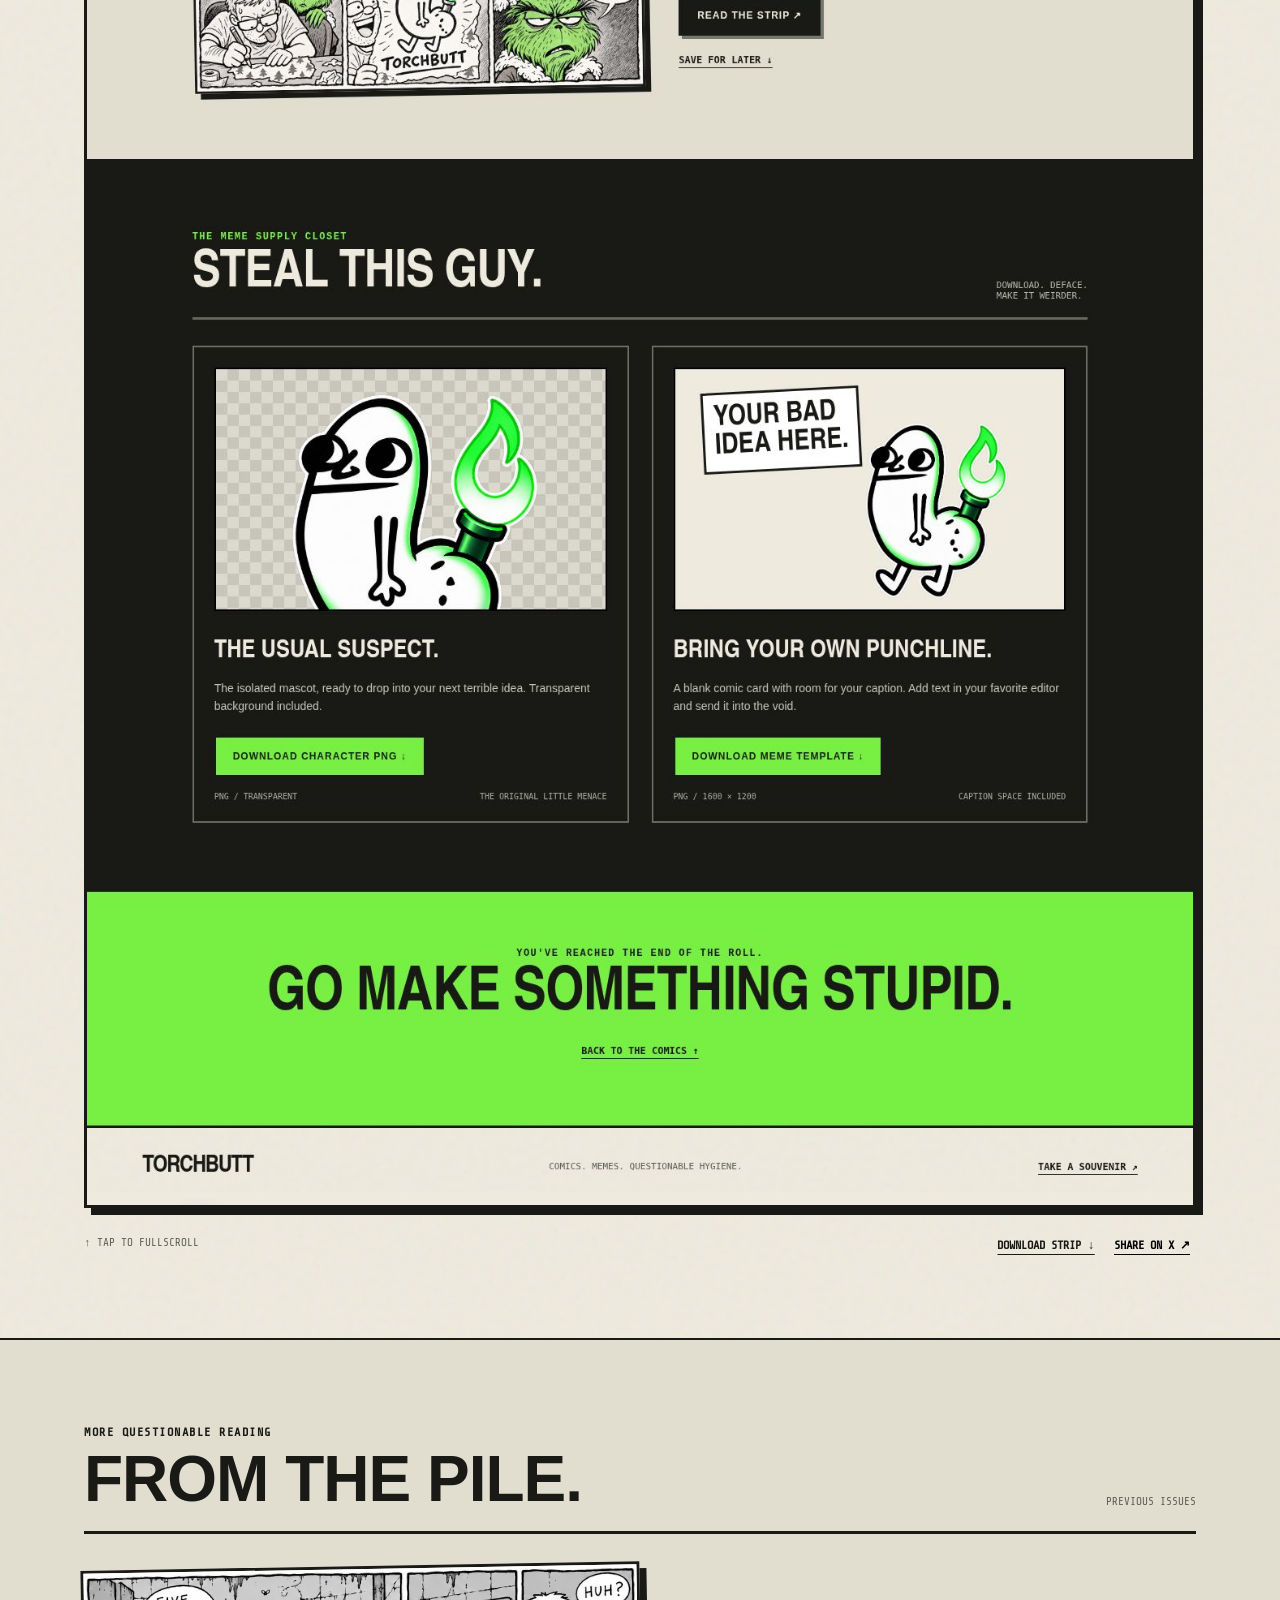
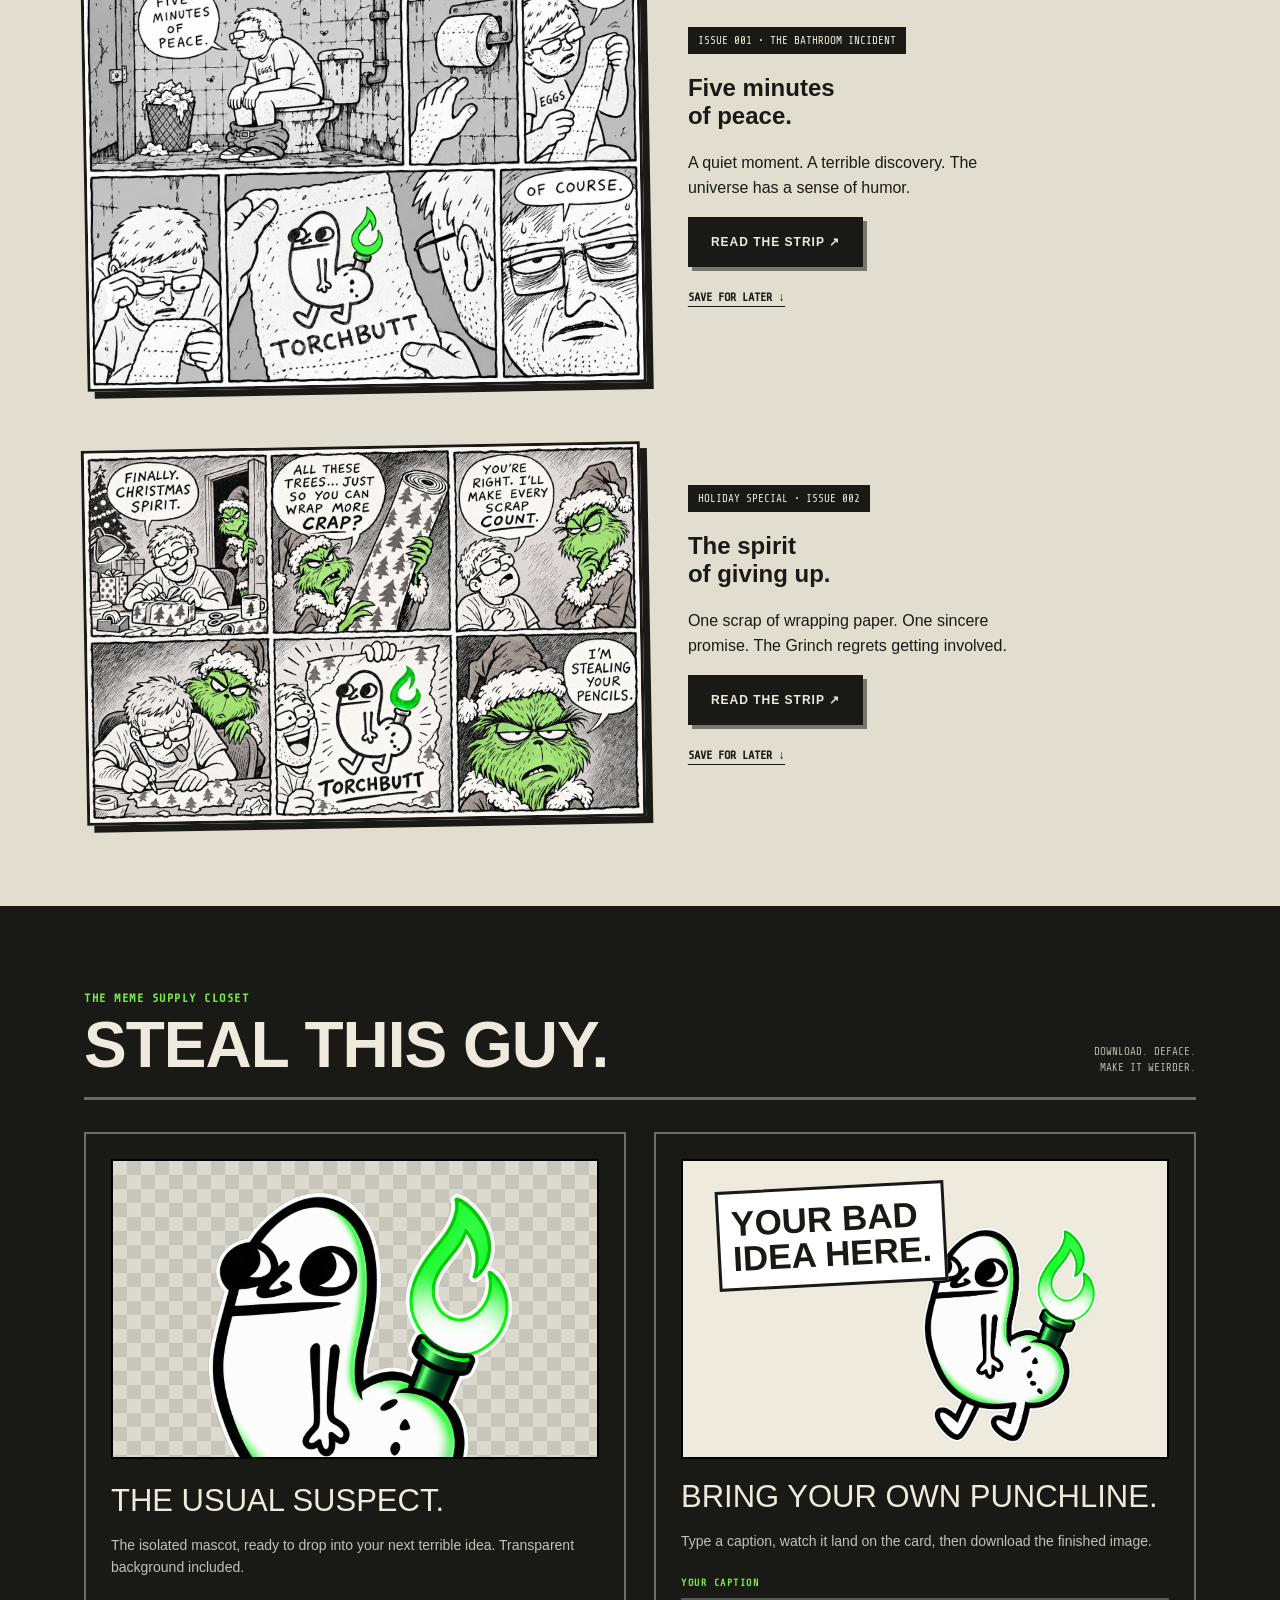
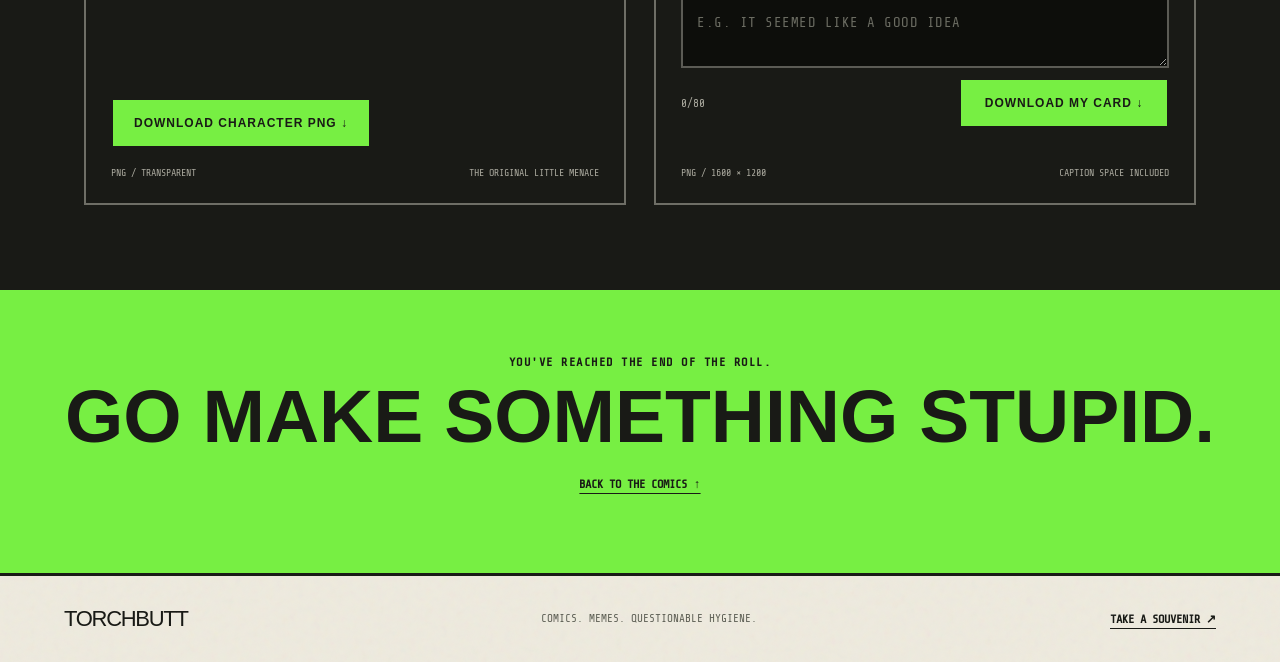
==== commit e176377f: "Remove duplicate pages (about, gallery), add CA strip: 0x68...1111" ====
--- a/site/index.html
+++ b/site/index.html
@@ -30,6 +30,12 @@
 
   <main>
 
+    <!-- ─── CA ─── -->
+    <div class="ca-strip">
+      <span class="ca-label">CA</span>
+      <code class="ca-value">0x68b94fd0E2aC4E5B7F4cA577F29389fBA2D61111</code>
+    </div>
+
     <!-- ─── Hero ─── -->
     <div class="wrap hero">
       <div class="hero-copy">
--- a/site/css/styles.css
+++ b/site/css/styles.css
@@ -106,6 +106,45 @@
   font-weight: bold;
   letter-spacing: 1.5px;
   display: block;
+}
+
+/* ─── CA Strip ─── */
+.ca-strip {
+  background: var(--ink);
+  color: var(--paper);
+  text-align: center;
+  padding: 10px 5%;
+  font-family: 'Share Tech Mono', monospace;
+  font-size: 12px;
+  letter-spacing: 1px;
+  display: flex;
+  align-items: center;
+  justify-content: center;
+  gap: 12px;
+  flex-wrap: wrap;
+  border-bottom: 2px solid var(--green);
+}
+
+.ca-label {
+  background: var(--green);
+  color: var(--ink);
+  padding: 2px 8px;
+  font-weight: 900;
+  font-size: 10px;
+  letter-spacing: 2px;
+}
+
+.ca-value {
+  word-break: break-all;
+  color: var(--green);
+  background: none;
+  font: inherit;
+  padding: 0;
+}
+
+@media (max-width: 700px) {
+  .ca-strip { font-size: 10px; gap: 8px; padding: 8px 4%; }
+  .ca-value { font-size: 9px; }
 }
 
 /* ─── Hero ─── */
